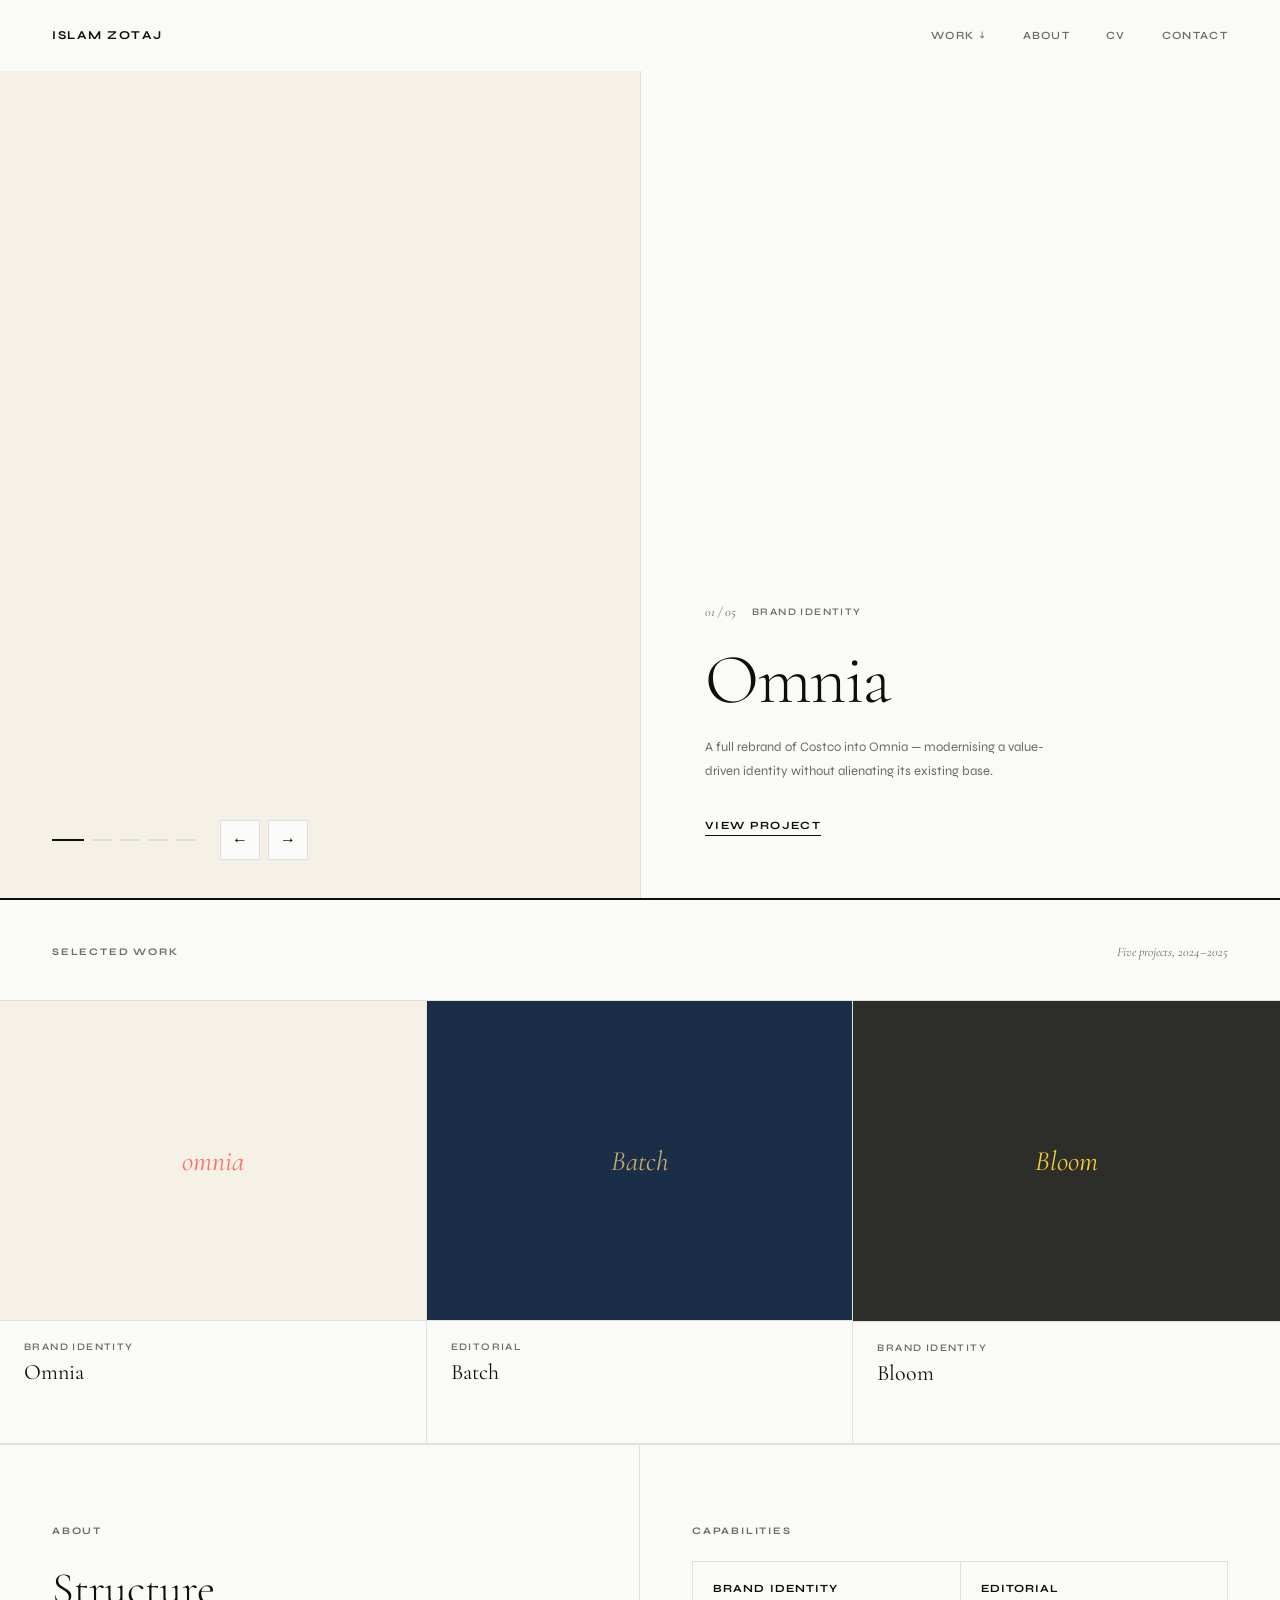
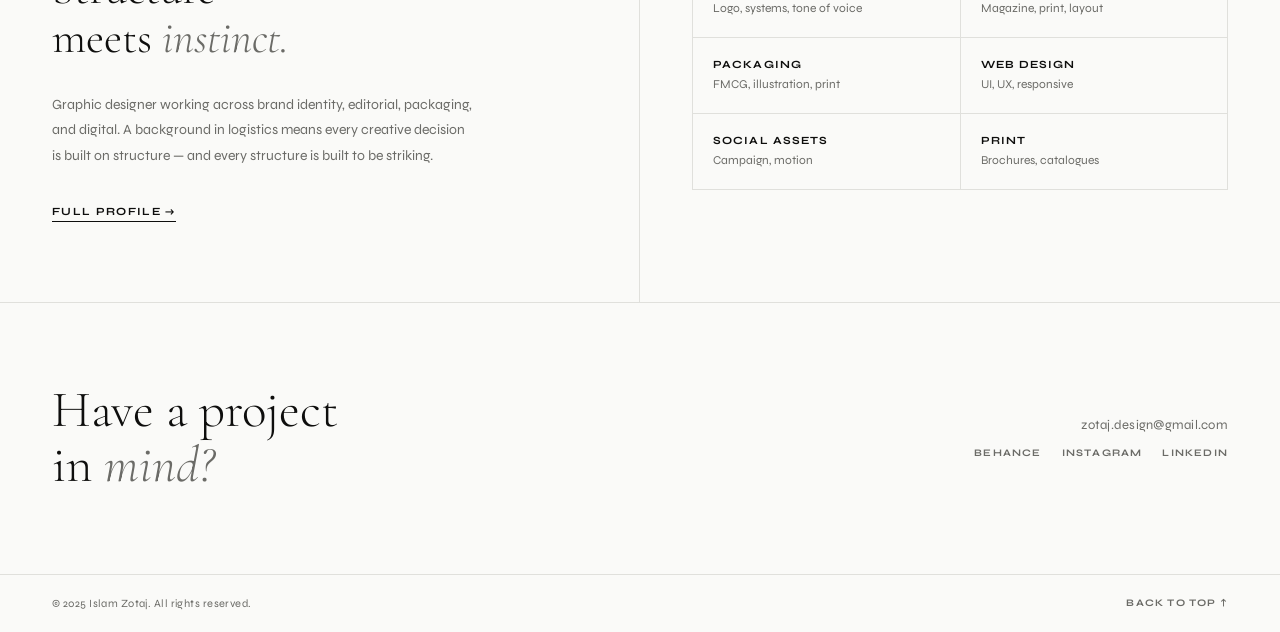
==== index.html @ 6eeac756 "Add files via upload" ====
<!DOCTYPE html>
<html lang="en">
<head>
  <meta charset="UTF-8">
  <meta name="viewport" content="width=device-width, initial-scale=1.0">
  <title>Islam Zotaj — Graphic Designer</title>
  <link rel="preconnect" href="https://fonts.googleapis.com">
  <link rel="preconnect" href="https://fonts.gstatic.com" crossorigin>
  <link href="https://fonts.googleapis.com/css2?family=Cormorant+Garamond:ital,wght@0,300;0,400;1,300;1,400&family=Syne:wght@400;500;600;700;800&display=swap" rel="stylesheet">
  <link rel="stylesheet" href="style.css">
</head>
<body>

<!-- NAV -->
<nav id="nav">
  <a class="nav-name" href="index.html">Islam Zotaj</a>
  <div class="nav-right">
    <ul class="nav-links">
      <li class="nav-dropdown">
        <a>Work</a>
        <ul class="dropdown-menu">
          <li><a href="work-omnia.html">Omnia <span>Brand Identity</span></a></li>
          <li><a href="work-batch.html">Batch <span>Editorial</span></a></li>
          <li><a href="work-serene.html">Serene Pathways <span>Website</span></a></li>
          <li><a href="work-bloom.html">Bloom <span>Brand Identity</span></a></li>
          <li><a href="work-mother.html">Mother Puppers <span>Packaging</span></a></li>
        </ul>
      </li>
      <li><a href="about.html">About</a></li>
      <li><a href="cv.html">CV</a></li>
      <li><a href="contact.html">Contact</a></li>
    </ul>
  </div>
</nav>

<!-- HERO SLIDER -->
<section class="hero-slider" id="slider">

  <div class="slide active" data-project="omnia">
    <div class="slide-image"><div class="slide-image-inner"><div class="slide-placeholder"></div></div></div>
    <div class="slide-content">
      <div class="slide-meta"><span class="slide-index">01 / 05</span><span class="slide-type">Brand Identity</span></div>
      <h2 class="slide-title">Omnia</h2>
      <p class="slide-desc">A full rebrand of Costco into Omnia — modernising a value-driven identity without alienating its existing base.</p>
      <a class="slide-link" href="work-omnia.html">View project</a>
    </div>
  </div>

  <div class="slide" data-project="batch">
    <div class="slide-image"><div class="slide-image-inner"><div class="slide-placeholder"></div></div></div>
    <div class="slide-content">
      <div class="slide-meta"><span class="slide-index">02 / 05</span><span class="slide-type">Editorial Design</span></div>
      <h2 class="slide-title">Batch</h2>
      <p class="slide-desc">Editorial concept for the redevelopment of Balfour's Bakery in Adelaide — architectural heritage meets contemporary living.</p>
      <a class="slide-link" href="work-batch.html">View project</a>
    </div>
  </div>

  <div class="slide" data-project="serene">
    <div class="slide-image"><div class="slide-image-inner"><div class="slide-placeholder"></div></div></div>
    <div class="slide-content">
      <div class="slide-meta"><span class="slide-index">03 / 05</span><span class="slide-type">Website Design</span></div>
      <h2 class="slide-title">Serene<br><em>Pathways</em></h2>
      <p class="slide-desc">Responsive website for cultural explorers in Kyoto — serene, contemplative energy without sacrificing clarity.</p>
      <a class="slide-link" href="work-serene.html">View project</a>
    </div>
  </div>

  <div class="slide" data-project="bloom">
    <div class="slide-image"><div class="slide-image-inner"><div class="slide-placeholder"></div></div></div>
    <div class="slide-content">
      <div class="slide-meta"><span class="slide-index">04 / 05</span><span class="slide-type">Brand Identity</span></div>
      <h2 class="slide-title">Bloom</h2>
      <p class="slide-desc">A contemporary gardening centre identity — contrasting the rigid pace of urban life with the quiet persistence of nature.</p>
      <a class="slide-link" href="work-bloom.html">View project</a>
    </div>
  </div>

  <div class="slide" data-project="mother">
    <div class="slide-image"><div class="slide-image-inner"><div class="slide-placeholder"></div></div></div>
    <div class="slide-content">
      <div class="slide-meta"><span class="slide-index">05 / 05</span><span class="slide-type">Packaging & Web</span></div>
      <h2 class="slide-title">Mother<br><em>Puppers</em></h2>
      <p class="slide-desc">Joyful, nostalgic multi-SKU packaging and e-commerce website for an artisan dog biscuit brand.</p>
      <a class="slide-link" href="work-mother.html">View project</a>
    </div>
  </div>

  <div class="slider-controls">
    <div class="slider-dots" id="dots"></div>
    <div class="slider-nav">
      <button class="slider-btn" id="prev">←</button>
      <button class="slider-btn" id="next">→</button>
    </div>
  </div>
  <div class="slide-progress" id="progress"></div>
</section>

<!-- WORK STRIP -->
<section>
  <div class="section-header">
    <span class="section-label">Selected Work</span>
    <span class="section-aux">Five projects, 2024–2025</span>
  </div>
  <div class="work-strip">
    <a class="strip-item reveal" data-project="omnia" href="work-omnia.html">
      <div class="strip-image"><div class="strip-placeholder">omnia</div></div>
      <div class="strip-info"><p class="strip-type">Brand Identity</p><h3 class="strip-title">Omnia</h3><span class="strip-arrow">View →</span></div>
    </a>
    <a class="strip-item reveal" data-project="batch" href="work-batch.html">
      <div class="strip-image"><div class="strip-placeholder">Batch</div></div>
      <div class="strip-info"><p class="strip-type">Editorial</p><h3 class="strip-title">Batch</h3><span class="strip-arrow">View →</span></div>
    </a>
    <a class="strip-item reveal" data-project="bloom" href="work-bloom.html">
      <div class="strip-image"><div class="strip-placeholder">Bloom</div></div>
      <div class="strip-info"><p class="strip-type">Brand Identity</p><h3 class="strip-title">Bloom</h3><span class="strip-arrow">View →</span></div>
    </a>
  </div>
</section>

<!-- ABOUT STRIP -->
<section class="about-strip">
  <div class="about-left reveal">
    <p class="about-eyebrow">About</p>
    <h2 class="about-headline">Structure<br>meets <em>instinct.</em></h2>
    <p class="about-body">Graphic designer working across brand identity, editorial, packaging, and digital. A background in logistics means every creative decision is built on structure — and every structure is built to be striking.</p>
    <a class="text-cta" href="about.html">Full profile →</a>
  </div>
  <div class="about-right reveal">
    <p class="about-eyebrow" style="margin-bottom:24px;">Capabilities</p>
    <div class="skills-grid">
      <div class="skill-cell"><p class="skill-name">Brand Identity</p><p class="skill-sub">Logo, systems, tone of voice</p></div>
      <div class="skill-cell"><p class="skill-name">Editorial</p><p class="skill-sub">Magazine, print, layout</p></div>
      <div class="skill-cell"><p class="skill-name">Packaging</p><p class="skill-sub">FMCG, illustration, print</p></div>
      <div class="skill-cell"><p class="skill-name">Web Design</p><p class="skill-sub">UI, UX, responsive</p></div>
      <div class="skill-cell"><p class="skill-name">Social Assets</p><p class="skill-sub">Campaign, motion</p></div>
      <div class="skill-cell"><p class="skill-name">Print</p><p class="skill-sub">Brochures, catalogues</p></div>
    </div>
  </div>
</section>

<!-- CONTACT STRIP -->
<section class="contact-strip reveal">
  <div class="contact-headline">Have a project<br>in <em>mind?</em></div>
  <div class="contact-actions">
    <a class="contact-email" href="mailto:zotaj.design@gmail.com">zotaj.design@gmail.com</a>
    <div class="contact-socials">
      <a href="https://www.behance.net" target="_blank">Behance</a>
      <a href="https://www.instagram.com/zotaj.design" target="_blank">Instagram</a>
      <a href="https://www.linkedin.com" target="_blank">LinkedIn</a>
    </div>
  </div>
</section>

<footer>
  <span class="footer-copy">© 2025 Islam Zotaj. All rights reserved.</span>
  <a class="footer-back" href="#top">Back to top ↑</a>
</footer>

<script src="nav.js"></script>
<script>
  const slides = document.querySelectorAll('.slide');
  const dotsEl = document.getElementById('dots');
  const progress = document.getElementById('progress');
  let current = 0, timer;

  slides.forEach((_, i) => {
    const d = document.createElement('div');
    d.className = 'dot' + (i === 0 ? ' active' : '');
    d.addEventListener('click', () => goTo(i));
    dotsEl.appendChild(d);
  });

  function goTo(n) {
    slides[current].classList.remove('active');
    dotsEl.children[current].classList.remove('active');
    current = (n + slides.length) % slides.length;
    slides[current].classList.add('active');
    dotsEl.children[current].classList.add('active');
    resetProgress();
  }

  function resetProgress() {
    clearTimeout(timer);
    progress.classList.remove('animating');
    progress.style.width = '0%';
    requestAnimationFrame(() => requestAnimationFrame(() => {
      progress.classList.add('animating');
      progress.style.width = '100%';
    }));
    timer = setTimeout(() => goTo(current + 1), 5000);
  }

  document.getElementById('prev').addEventListener('click', () => goTo(current - 1));
  document.getElementById('next').addEventListener('click', () => goTo(current + 1));
  document.addEventListener('keydown', e => {
    if (e.key === 'ArrowRight') goTo(current + 1);
    if (e.key === 'ArrowLeft')  goTo(current - 1);
  });

  let tx = 0;
  const sl = document.getElementById('slider');
  sl.addEventListener('touchstart', e => { tx = e.touches[0].clientX; }, { passive: true });
  sl.addEventListener('touchend',   e => {
    const dx = e.changedTouches[0].clientX - tx;
    if (Math.abs(dx) > 50) goTo(dx < 0 ? current + 1 : current - 1);
  });

  resetProgress();
</script>
</body>
</html>
---- style.css ----
/* ─── RESET & BASE ──────────────────────────────── */
*, *::before, *::after { box-sizing: border-box; margin: 0; padding: 0; }

:root {
  --white: #FAFAF8;
  --black: #0E0E0D;
  --mid:   #6B6B67;
  --rule:  #E0E0DC;
  --serif: 'Cormorant Garamond', serif;
  --sans:  'Syne', sans-serif;
}

html { font-size: 16px; scroll-behavior: smooth; }

body {
  background: var(--white);
  color: var(--black);
  font-family: var(--sans);
  -webkit-font-smoothing: antialiased;
  overflow-x: hidden;
}

a { text-decoration: none; color: inherit; }
img { display: block; width: 100%; height: 100%; object-fit: cover; }

/* ─── NAV ───────────────────────────────────────── */
nav {
  position: fixed;
  top: 0; left: 0; right: 0;
  z-index: 200;
  display: flex;
  align-items: center;
  justify-content: space-between;
  padding: 28px 52px;
  background: var(--white);
  border-bottom: 1px solid transparent;
  transition: border-color .3s, padding .3s;
}
nav.scrolled { border-color: var(--rule); padding: 20px 52px; }

.nav-name {
  font-family: var(--sans);
  font-size: 12px;
  font-weight: 700;
  letter-spacing: .14em;
  text-transform: uppercase;
}

.nav-right {
  display: flex;
  align-items: center;
  gap: 40px;
}

.nav-links {
  display: flex;
  gap: 36px;
  list-style: none;
  position: relative;
}

/* Work dropdown */
.nav-dropdown { position: relative; }

.nav-dropdown > a,
.nav-links > li > a {
  font-size: 11px;
  font-weight: 600;
  letter-spacing: .12em;
  text-transform: uppercase;
  color: var(--mid);
  transition: color .2s;
  cursor: pointer;
  display: flex;
  align-items: center;
  gap: 5px;
}
.nav-dropdown > a::after { content: '↓'; font-size: 9px; }
.nav-links > li > a:hover,
.nav-dropdown > a:hover { color: var(--black); }

.dropdown-menu {
  position: absolute;
  top: calc(100% + 16px);
  left: 0;
  background: var(--white);
  border: 1px solid var(--rule);
  min-width: 200px;
  opacity: 0;
  pointer-events: none;
  transform: translateY(-6px);
  transition: opacity .2s, transform .2s;
  z-index: 300;
}
.nav-dropdown:hover .dropdown-menu {
  opacity: 1;
  pointer-events: all;
  transform: translateY(0);
}
.dropdown-menu li { list-style: none; border-bottom: 1px solid var(--rule); }
.dropdown-menu li:last-child { border-bottom: none; }
.dropdown-menu a {
  display: flex;
  justify-content: space-between;
  align-items: center;
  padding: 12px 18px;
  font-size: 11px;
  font-weight: 600;
  letter-spacing: .1em;
  text-transform: uppercase;
  color: var(--mid);
  transition: color .2s, background .2s;
}
.dropdown-menu a:hover { color: var(--black); background: #F5F5F2; }
.dropdown-menu a span { font-size: 10px; color: var(--rule); }
.dropdown-menu a:hover span { color: var(--mid); }

/* ─── HERO SLIDER ───────────────────────────────── */
.hero-slider {
  position: relative;
  height: 100vh;
  min-height: 600px;
  overflow: hidden;
  margin-top: 0;
}

.slide {
  position: absolute;
  inset: 0;
  display: grid;
  grid-template-columns: 1fr 1fr;
  opacity: 0;
  transition: opacity .9s cubic-bezier(.4,0,.2,1);
  pointer-events: none;
}
.slide.active {
  opacity: 1;
  pointer-events: all;
}

.slide-image {
  position: relative;
  overflow: hidden;
}
.slide-image-inner {
  position: absolute;
  inset: 0;
  transition: transform 1.2s cubic-bezier(.25,.46,.45,.94);
  display: flex;
  align-items: center;
  justify-content: center;
}
.slide.active .slide-image-inner { transform: scale(1); }
.slide:not(.active) .slide-image-inner { transform: scale(1.05); }

/* Coloured placeholder per project */
.slide-placeholder {
  width: 100%;
  height: 100%;
  display: flex;
  align-items: center;
  justify-content: center;
}
.slide[data-project="omnia"] .slide-placeholder    { background: #F5F1E6; }
.slide[data-project="batch"] .slide-placeholder    { background: #1A2E48; }
.slide[data-project="bloom"] .slide-placeholder    { background: #2D2D2A; }
.slide[data-project="mother"] .slide-placeholder   { background: #5B2D6B; }
.slide[data-project="serene"] .slide-placeholder   { background: #F5E6DA; }

.slide-content {
  display: flex;
  flex-direction: column;
  justify-content: flex-end;
  padding: 52px 64px 64px;
  border-left: 1px solid var(--rule);
}

.slide-meta {
  display: flex;
  align-items: center;
  gap: 16px;
  margin-bottom: 24px;
}
.slide-index {
  font-family: var(--serif);
  font-size: 13px;
  font-style: italic;
  color: var(--mid);
}
.slide-type {
  font-size: 10px;
  font-weight: 600;
  letter-spacing: .14em;
  text-transform: uppercase;
  color: var(--mid);
}

.slide-title {
  font-family: var(--serif);
  font-size: clamp(48px, 5.5vw, 80px);
  font-weight: 300;
  line-height: 1.03;
  letter-spacing: -.02em;
  margin-bottom: 20px;
}
.slide-title em { font-style: italic; color: var(--mid); }

.slide-desc {
  font-size: 13px;
  line-height: 1.8;
  color: var(--mid);
  max-width: 360px;
  margin-bottom: 36px;
}

.slide-link {
  display: inline-flex;
  align-items: center;
  gap: 12px;
  font-size: 11px;
  font-weight: 700;
  letter-spacing: .12em;
  text-transform: uppercase;
  border-bottom: 1px solid var(--black);
  padding-bottom: 3px;
  width: fit-content;
  transition: opacity .2s;
}
.slide-link:hover { opacity: .5; }

/* Slider controls */
.slider-controls {
  position: absolute;
  bottom: 40px;
  left: 52px;
  display: flex;
  align-items: center;
  gap: 24px;
  z-index: 10;
}

.slider-dots {
  display: flex;
  gap: 8px;
}
.dot {
  width: 20px;
  height: 2px;
  background: var(--rule);
  cursor: pointer;
  transition: background .3s, width .3s;
}
.dot.active { background: var(--black); width: 32px; }

.slider-nav {
  display: flex;
  gap: 8px;
}
.slider-btn {
  width: 40px;
  height: 40px;
  border: 1px solid var(--rule);
  background: var(--white);
  cursor: pointer;
  display: flex;
  align-items: center;
  justify-content: center;
  font-size: 16px;
  transition: background .2s, border-color .2s;
}
.slider-btn:hover { background: var(--black); color: var(--white); border-color: var(--black); }

/* Progress bar */
.slide-progress {
  position: absolute;
  bottom: 0;
  left: 0;
  height: 2px;
  background: var(--black);
  width: 0%;
  transition: width 0s linear;
  z-index: 10;
}
.slide-progress.animating { transition: width 5s linear; }

/* ─── SECTION SHARED ────────────────────────────── */
.section-header {
  display: flex;
  align-items: center;
  justify-content: space-between;
  padding: 44px 52px 40px;
  border-bottom: 1px solid var(--rule);
}
.section-label {
  font-size: 10px;
  font-weight: 700;
  letter-spacing: .18em;
  text-transform: uppercase;
  color: var(--mid);
}
.section-aux {
  font-family: var(--serif);
  font-size: 13px;
  font-style: italic;
  color: var(--mid);
}

/* ─── WORK GRID (homepage strip) ────────────────── */
.work-strip {
  display: grid;
  grid-template-columns: repeat(3, 1fr);
  border-bottom: 1px solid var(--rule);
}
.strip-item {
  border-right: 1px solid var(--rule);
  overflow: hidden;
  cursor: pointer;
}
.strip-item:last-child { border-right: none; }

.strip-image {
  aspect-ratio: 4/3;
  overflow: hidden;
  position: relative;
}
.strip-placeholder {
  width: 100%; height: 100%;
  transition: transform .7s cubic-bezier(.25,.46,.45,.94);
  display: flex;
  align-items: center;
  justify-content: center;
  font-family: var(--serif);
  font-size: 28px;
  font-style: italic;
  color: rgba(0,0,0,.15);
}
.strip-item:hover .strip-placeholder { transform: scale(1.04); }
.strip-item[data-project="batch"]  .strip-placeholder { background: #1A2E48; color: #C9A96E; }
.strip-item[data-project="bloom"]  .strip-placeholder { background: #2D2D2A; color: #F5CD3C; }
.strip-item[data-project="mother"] .strip-placeholder { background: #5B2D6B; color: #F5CD3C; }
.strip-item[data-project="serene"] .strip-placeholder { background: #F5E6DA; color: #B23A48; }
.strip-item[data-project="omnia"]  .strip-placeholder { background: #F5F1E6; color: #FF6D6A; }

.strip-info {
  padding: 20px 24px 28px;
  border-top: 1px solid var(--rule);
}
.strip-type {
  font-size: 10px;
  font-weight: 600;
  letter-spacing: .14em;
  text-transform: uppercase;
  color: var(--mid);
  margin-bottom: 6px;
}
.strip-title {
  font-family: var(--serif);
  font-size: 22px;
  font-weight: 400;
  margin-bottom: 10px;
}
.strip-arrow {
  font-size: 10px;
  font-weight: 700;
  letter-spacing: .12em;
  text-transform: uppercase;
  color: var(--mid);
  display: inline-flex;
  align-items: center;
  gap: 8px;
  opacity: 0;
  transform: translateX(-6px);
  transition: opacity .25s, transform .25s, color .25s;
}
.strip-item:hover .strip-arrow { opacity: 1; transform: translateX(0); color: var(--black); }

/* ─── ABOUT STRIP ───────────────────────────────── */
.about-strip {
  display: grid;
  grid-template-columns: 1fr 1fr;
  border-top: 1px solid var(--rule);
}
.about-left {
  padding: 80px 52px;
  border-right: 1px solid var(--rule);
}
.about-right {
  padding: 80px 52px;
}
.about-eyebrow {
  font-size: 10px;
  font-weight: 700;
  letter-spacing: .18em;
  text-transform: uppercase;
  color: var(--mid);
  margin-bottom: 28px;
}
.about-headline {
  font-family: var(--serif);
  font-size: clamp(32px, 3.5vw, 52px);
  font-weight: 300;
  line-height: 1.1;
  margin-bottom: 28px;
}
.about-headline em { font-style: italic; color: var(--mid); }
.about-body {
  font-size: 14px;
  line-height: 1.85;
  color: var(--mid);
  margin-bottom: 20px;
  max-width: 420px;
}
.text-cta {
  display: inline-flex;
  align-items: center;
  gap: 10px;
  font-size: 11px;
  font-weight: 700;
  letter-spacing: .12em;
  text-transform: uppercase;
  border-bottom: 1px solid var(--black);
  padding-bottom: 3px;
  margin-top: 16px;
  transition: opacity .2s;
}
.text-cta:hover { opacity: .5; }

.skills-grid {
  display: grid;
  grid-template-columns: 1fr 1fr;
  gap: 1px;
  background: var(--rule);
  border: 1px solid var(--rule);
  margin-bottom: 32px;
}
.skill-cell {
  background: var(--white);
  padding: 20px;
}
.skill-name {
  font-size: 11px;
  font-weight: 700;
  letter-spacing: .1em;
  text-transform: uppercase;
  margin-bottom: 4px;
}
.skill-sub {
  font-size: 12px;
  color: var(--mid);
  line-height: 1.5;
}

/* ─── CONTACT STRIP ─────────────────────────────── */
.contact-strip {
  border-top: 1px solid var(--rule);
  padding: 80px 52px;
  display: grid;
  grid-template-columns: 1fr auto;
  align-items: center;
  gap: 40px;
}
.contact-headline {
  font-family: var(--serif);
  font-size: clamp(36px, 4vw, 60px);
  font-weight: 300;
  line-height: 1.08;
}
.contact-headline em { font-style: italic; color: var(--mid); }
.contact-actions { display: flex; flex-direction: column; align-items: flex-end; gap: 14px; }
.contact-email {
  font-size: 13px;
  color: var(--mid);
  letter-spacing: .02em;
  transition: color .2s;
}
.contact-email:hover { color: var(--black); }
.contact-socials { display: flex; gap: 20px; }
.contact-socials a {
  font-size: 10px;
  font-weight: 700;
  letter-spacing: .12em;
  text-transform: uppercase;
  color: var(--mid);
  transition: color .2s;
}
.contact-socials a:hover { color: var(--black); }

/* ─── FOOTER ─────────────────────────────────────── */
footer {
  border-top: 1px solid var(--rule);
  padding: 22px 52px;
  display: flex;
  justify-content: space-between;
  align-items: center;
}
.footer-copy { font-size: 11px; color: var(--mid); letter-spacing: .04em; }
.footer-back {
  font-size: 10px;
  font-weight: 700;
  letter-spacing: .12em;
  text-transform: uppercase;
  color: var(--mid);
  transition: color .2s;
}
.footer-back:hover { color: var(--black); }

/* ─── PAGE HERO (inner pages) ───────────────────── */
.page-hero {
  padding: 160px 52px 80px;
  border-bottom: 1px solid var(--rule);
  display: grid;
  grid-template-columns: 1fr 1fr;
  gap: 60px;
  align-items: end;
}
.page-hero-title {
  font-family: var(--serif);
  font-size: clamp(48px, 6vw, 88px);
  font-weight: 300;
  line-height: 1.02;
  letter-spacing: -.02em;
}
.page-hero-title em { font-style: italic; color: var(--mid); }
.page-hero-sub {
  font-size: 14px;
  line-height: 1.8;
  color: var(--mid);
  max-width: 400px;
}

/* ─── CASE STUDY PAGE ───────────────────────────── */
.cs-header {
  padding: 160px 52px 80px;
  border-bottom: 1px solid var(--rule);
}
.cs-eyebrow {
  font-size: 10px;
  font-weight: 700;
  letter-spacing: .18em;
  text-transform: uppercase;
  color: var(--mid);
  margin-bottom: 20px;
}
.cs-title {
  font-family: var(--serif);
  font-size: clamp(56px, 7vw, 100px);
  font-weight: 300;
  line-height: 1.0;
  letter-spacing: -.02em;
  margin-bottom: 40px;
}
.cs-title em { font-style: italic; color: var(--mid); }

.cs-meta-row {
  display: flex;
  gap: 60px;
  border-top: 1px solid var(--rule);
  padding-top: 32px;
}
.cs-meta-item {}
.cs-meta-label {
  font-size: 10px;
  font-weight: 700;
  letter-spacing: .14em;
  text-transform: uppercase;
  color: var(--mid);
  margin-bottom: 6px;
}
.cs-meta-value {
  font-size: 14px;
  font-weight: 500;
}

.cs-intro {
  display: grid;
  grid-template-columns: 1fr 1fr;
  gap: 60px;
  padding: 80px 52px;
  border-bottom: 1px solid var(--rule);
  align-items: start;
}
.cs-intro-headline {
  font-family: var(--serif);
  font-size: clamp(28px, 3vw, 44px);
  font-weight: 300;
  line-height: 1.12;
}
.cs-intro-headline em { font-style: italic; color: var(--mid); }
.cs-intro-body {
  font-size: 14px;
  line-height: 1.85;
  color: var(--mid);
}
.cs-intro-body p + p { margin-top: 16px; }

.cs-image-full {
  width: 100%;
  aspect-ratio: 16/7;
  overflow: hidden;
  background: #F0EFEB;
}

.cs-image-grid {
  display: grid;
  grid-template-columns: 1fr 1fr;
  gap: 1px;
  background: var(--rule);
  border-top: 1px solid var(--rule);
  border-bottom: 1px solid var(--rule);
}
.cs-image-grid-item {
  aspect-ratio: 4/3;
  overflow: hidden;
  background: #F0EFEB;
}

.cs-image-placeholder {
  width: 100%; height: 100%;
  display: flex;
  align-items: center;
  justify-content: center;
  font-family: var(--serif);
  font-size: 18px;
  font-style: italic;
  color: rgba(0,0,0,.2);
}

.cs-text-section {
  padding: 80px 52px;
  display: grid;
  grid-template-columns: 200px 1fr;
  gap: 60px;
  border-bottom: 1px solid var(--rule);
}
.cs-section-label {
  font-size: 10px;
  font-weight: 700;
  letter-spacing: .14em;
  text-transform: uppercase;
  color: var(--mid);
  padding-top: 6px;
}
.cs-section-body {
  font-size: 14px;
  line-height: 1.85;
  color: var(--mid);
  max-width: 560px;
}
.cs-section-body p + p { margin-top: 16px; }
.cs-section-body h3 {
  font-family: var(--serif);
  font-size: 24px;
  font-weight: 400;
  color: var(--black);
  margin-bottom: 12px;
  margin-top: 32px;
}

.cs-nav {
  display: grid;
  grid-template-columns: 1fr 1fr;
  border-top: 1px solid var(--rule);
}
.cs-nav-item {
  padding: 40px 52px;
  display: flex;
  flex-direction: column;
  gap: 8px;
  transition: background .2s;
  cursor: pointer;
}
.cs-nav-item:hover { background: #F5F5F2; }
.cs-nav-item:first-child { border-right: 1px solid var(--rule); }
.cs-nav-label {
  font-size: 10px;
  font-weight: 700;
  letter-spacing: .14em;
  text-transform: uppercase;
  color: var(--mid);
}
.cs-nav-title {
  font-family: var(--serif);
  font-size: 28px;
  font-weight: 400;
}

/* ─── ABOUT PAGE ─────────────────────────────────── */
.about-page-content {
  display: grid;
  grid-template-columns: 320px 1fr;
  gap: 0;
  border-bottom: 1px solid var(--rule);
}
.about-sidebar {
  padding: 64px 40px 64px 52px;
  border-right: 1px solid var(--rule);
}
.about-portrait {
  aspect-ratio: 3/4;
  background: #E8E7E3;
  margin-bottom: 32px;
  overflow: hidden;
  display: flex;
  align-items: center;
  justify-content: center;
  font-family: var(--serif);
  font-size: 18px;
  font-style: italic;
  color: rgba(0,0,0,.2);
}
.sidebar-name {
  font-family: var(--serif);
  font-size: 22px;
  font-weight: 400;
  margin-bottom: 4px;
}
.sidebar-role {
  font-size: 11px;
  font-weight: 600;
  letter-spacing: .12em;
  text-transform: uppercase;
  color: var(--mid);
  margin-bottom: 32px;
}
.sidebar-list { list-style: none; }
.sidebar-list li {
  padding: 12px 0;
  border-bottom: 1px solid var(--rule);
  font-size: 12px;
  color: var(--mid);
  display: flex;
  justify-content: space-between;
}
.sidebar-list li strong { color: var(--black); font-weight: 600; }

.about-main {
  padding: 64px 52px;
}
.about-section {
  padding-bottom: 56px;
  margin-bottom: 56px;
  border-bottom: 1px solid var(--rule);
}
.about-section:last-child { border-bottom: none; margin-bottom: 0; padding-bottom: 0; }
.about-section-title {
  font-size: 10px;
  font-weight: 700;
  letter-spacing: .18em;
  text-transform: uppercase;
  color: var(--mid);
  margin-bottom: 28px;
}
.about-section-text {
  font-size: 14px;
  line-height: 1.85;
  color: var(--mid);
  max-width: 560px;
}
.about-section-text p + p { margin-top: 16px; }

.experience-item {
  display: grid;
  grid-template-columns: 140px 1fr;
  gap: 24px;
  padding: 24px 0;
  border-bottom: 1px solid var(--rule);
}
.experience-item:last-child { border-bottom: none; }
.exp-date {
  font-size: 12px;
  color: var(--mid);
  padding-top: 3px;
}
.exp-body {}
.exp-role {
  font-size: 14px;
  font-weight: 600;
  margin-bottom: 2px;
}
.exp-company {
  font-size: 13px;
  color: var(--mid);
  margin-bottom: 8px;
}
.exp-desc {
  font-size: 13px;
  line-height: 1.7;
  color: var(--mid);
}

/* ─── CV PAGE ────────────────────────────────────── */
.cv-page {
  max-width: 860px;
  margin: 0 auto;
  padding: 160px 52px 100px;
}
.cv-download {
  display: inline-flex;
  align-items: center;
  gap: 10px;
  font-size: 11px;
  font-weight: 700;
  letter-spacing: .12em;
  text-transform: uppercase;
  border: 1px solid var(--rule);
  padding: 12px 20px;
  margin-bottom: 80px;
  transition: background .2s, border-color .2s;
}
.cv-download:hover { background: var(--black); color: var(--white); border-color: var(--black); }
.cv-section { margin-bottom: 64px; }
.cv-section-title {
  font-size: 10px;
  font-weight: 700;
  letter-spacing: .18em;
  text-transform: uppercase;
  color: var(--mid);
  padding-bottom: 16px;
  border-bottom: 1px solid var(--rule);
  margin-bottom: 32px;
}
.cv-name {
  font-family: var(--serif);
  font-size: clamp(52px, 6vw, 80px);
  font-weight: 300;
  line-height: 1.02;
  letter-spacing: -.02em;
  margin-bottom: 8px;
}
.cv-name em { font-style: italic; color: var(--mid); }
.cv-tagline {
  font-size: 14px;
  color: var(--mid);
  margin-bottom: 40px;
}
.cv-item {
  display: grid;
  grid-template-columns: 160px 1fr;
  gap: 24px;
  padding: 20px 0;
  border-bottom: 1px solid var(--rule);
}
.cv-item:last-child { border-bottom: none; }
.cv-date { font-size: 12px; color: var(--mid); padding-top: 2px; }
.cv-item-title { font-size: 14px; font-weight: 600; margin-bottom: 2px; }
.cv-item-sub { font-size: 13px; color: var(--mid); margin-bottom: 8px; }
.cv-item-desc { font-size: 13px; line-height: 1.7; color: var(--mid); }

.skills-row {
  display: flex;
  flex-wrap: wrap;
  gap: 8px;
}
.skill-tag {
  font-size: 11px;
  font-weight: 600;
  letter-spacing: .08em;
  text-transform: uppercase;
  padding: 7px 14px;
  border: 1px solid var(--rule);
  color: var(--mid);
}

/* ─── CONTACT PAGE ───────────────────────────────── */
.contact-page {
  min-height: calc(100vh - 80px);
  display: grid;
  grid-template-columns: 1fr 1fr;
  margin-top: 80px;
}
.contact-page-left {
  padding: 80px 52px;
  border-right: 1px solid var(--rule);
  display: flex;
  flex-direction: column;
  justify-content: space-between;
}
.contact-page-right {
  padding: 80px 52px;
  display: flex;
  flex-direction: column;
  justify-content: flex-end;
}
.contact-big-email {
  font-family: var(--serif);
  font-size: clamp(24px, 2.8vw, 40px);
  font-weight: 300;
  color: var(--mid);
  transition: color .2s;
  display: block;
  margin-top: 20px;
}
.contact-big-email:hover { color: var(--black); }

.contact-info-block { margin-bottom: 40px; }
.contact-info-label {
  font-size: 10px;
  font-weight: 700;
  letter-spacing: .18em;
  text-transform: uppercase;
  color: var(--mid);
  margin-bottom: 12px;
}
.contact-info-value {
  font-size: 14px;
  line-height: 1.8;
  color: var(--mid);
}
.contact-info-value a { color: var(--mid); transition: color .2s; }
.contact-info-value a:hover { color: var(--black); }

/* ─── PAGE ENTER ANIMATION ───────────────────────── */
@keyframes fadeUp {
  from { opacity: 0; transform: translateY(20px); }
  to   { opacity: 1; transform: translateY(0); }
}
.anim { animation: fadeUp .8s cubic-bezier(.16,1,.3,1) both; }
.anim-d1 { animation-delay: .1s; }
.anim-d2 { animation-delay: .22s; }
.anim-d3 { animation-delay: .34s; }

/* ─── RESPONSIVE ─────────────────────────────────── */
@media (max-width: 960px) {
  nav { padding: 20px 24px; }
  nav.scrolled { padding: 16px 24px; }

  .hero-slider .slide { grid-template-columns: 1fr; }
  .slide-image { display: none; }
  .slide-content {
    padding: 100px 24px 80px;
    border-left: none;
    justify-content: flex-end;
    min-height: 100vh;
    background: var(--white);
  }
  .slider-controls { left: 24px; }

  .work-strip { grid-template-columns: 1fr; }
  .strip-item { border-right: none; border-bottom: 1px solid var(--rule); }

  .about-strip { grid-template-columns: 1fr; }
  .about-left { border-right: none; border-bottom: 1px solid var(--rule); padding: 48px 24px; }
  .about-right { padding: 48px 24px; }

  .contact-strip { grid-template-columns: 1fr; padding: 48px 24px; }
  .contact-actions { align-items: flex-start; }

  footer { padding: 20px 24px; }

  .page-hero { grid-template-columns: 1fr; padding: 120px 24px 60px; }
  .section-header { padding: 32px 24px; }

  .cs-header { padding: 120px 24px 60px; }
  .cs-intro { grid-template-columns: 1fr; padding: 48px 24px; }
  .cs-text-section { grid-template-columns: 1fr; padding: 48px 24px; }
  .cs-meta-row { flex-wrap: wrap; gap: 24px; }
  .cs-nav-item { padding: 28px 24px; }

  .about-page-content { grid-template-columns: 1fr; }
  .about-sidebar { border-right: none; border-bottom: 1px solid var(--rule); padding: 48px 24px; }
  .about-main { padding: 48px 24px; }
  .experience-item { grid-template-columns: 1fr; gap: 4px; }

  .cv-page { padding: 120px 24px 80px; }
  .cv-item { grid-template-columns: 1fr; gap: 4px; }

  .contact-page { grid-template-columns: 1fr; min-height: auto; }
  .contact-page-left { border-right: none; border-bottom: 1px solid var(--rule); padding: 80px 24px 48px; }
  .contact-page-right { padding: 48px 24px 80px; }
}
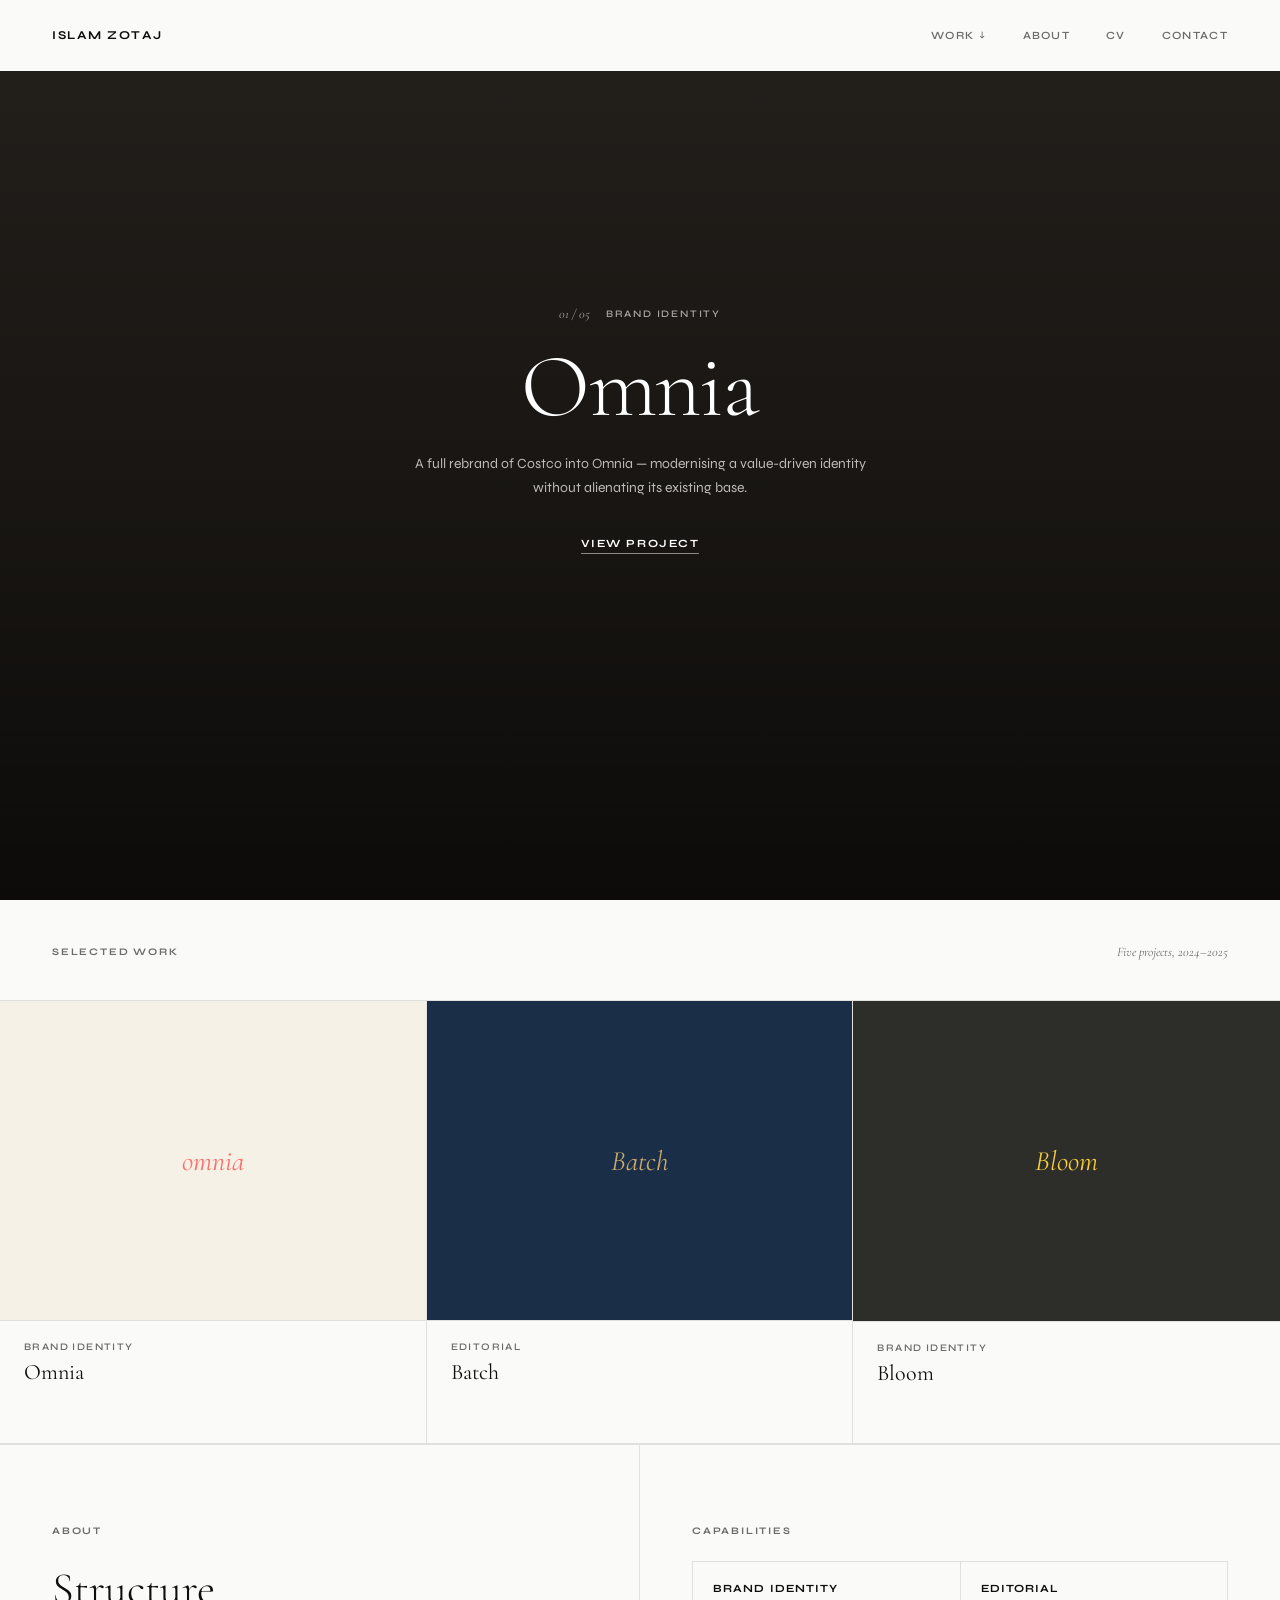
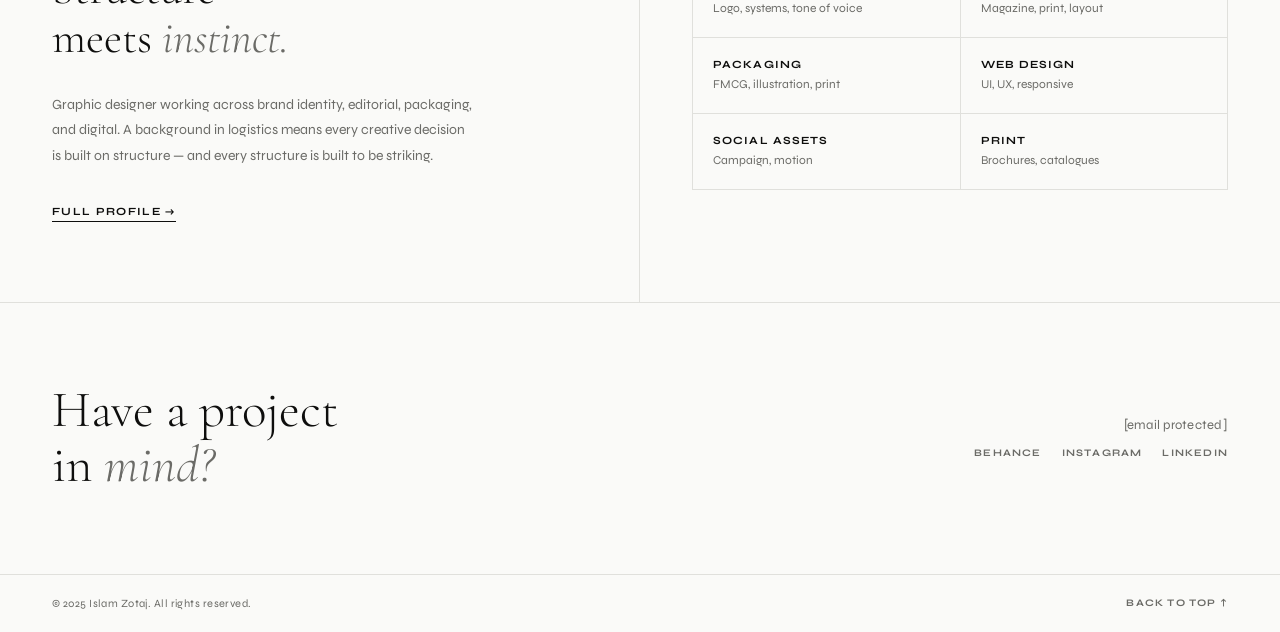
==== commit 6569e02d: "Add files via upload" ====
--- a/index.html
+++ b/index.html
@@ -7,91 +7,123 @@
   <link rel="preconnect" href="https://fonts.googleapis.com">
   <link rel="preconnect" href="https://fonts.gstatic.com" crossorigin>
   <link href="https://fonts.googleapis.com/css2?family=Cormorant+Garamond:ital,wght@0,300;0,400;1,300;1,400&family=Syne:wght@400;500;600;700;800&display=swap" rel="stylesheet">
-  <link rel="stylesheet" href="style.css">
+  <link rel="stylesheet" href="/style.css">
 </head>
 <body>
 
 <!-- NAV -->
 <nav id="nav">
-  <a class="nav-name" href="index.html">Islam Zotaj</a>
+  <a class="nav-name" href="/">Islam Zotaj</a>
   <div class="nav-right">
     <ul class="nav-links">
-      <li class="nav-dropdown">
-        <a>Work</a>
-        <ul class="dropdown-menu">
-          <li><a href="work-omnia.html">Omnia <span>Brand Identity</span></a></li>
-          <li><a href="work-batch.html">Batch <span>Editorial</span></a></li>
-          <li><a href="work-serene.html">Serene Pathways <span>Website</span></a></li>
-          <li><a href="work-bloom.html">Bloom <span>Brand Identity</span></a></li>
-          <li><a href="work-mother.html">Mother Puppers <span>Packaging</span></a></li>
-        </ul>
+      <li class="nav-dropdown" id="workDropdown">
+        <a  id="workToggle">Work</a>
+        <div class="dropdown-menu" id="dropdownMenu">
+          <ul>
+            <li><a href="/work-omnia">Omnia <span>Brand Identity</span></a></li>
+            <li><a href="/work-batch">Batch <span>Editorial</span></a></li>
+            <li><a href="/work-serene">Serene Pathways <span>Website</span></a></li>
+            <li><a href="/work-bloom">Bloom <span>Brand Identity</span></a></li>
+            <li><a href="/work-mother">Mother Puppers <span>Packaging</span></a></li>
+          </ul>
+        </div>
       </li>
-      <li><a href="about.html">About</a></li>
-      <li><a href="cv.html">CV</a></li>
-      <li><a href="contact.html">Contact</a></li>
+      <li><a href="/about" >About</a></li>
+      <li><a href="/cv" >CV</a></li>
+      <li><a href="/contact" >Contact</a></li>
     </ul>
   </div>
+  <!-- Burger -->
+  <button class="burger" id="burger" aria-label="Menu">
+    <span></span><span></span><span></span>
+  </button>
 </nav>
+
+<!-- Mobile Menu -->
+<div class="mobile-menu" id="mobileMenu">
+  <ul class="mobile-menu-links">
+    <li>
+      <span id="mobileWorkToggle">Work</span>
+      <ul class="mobile-sub-links" id="mobileSubLinks">
+        <li><a href="/work-omnia">Omnia</a></li>
+        <li><a href="/work-batch">Batch</a></li>
+        <li><a href="/work-serene">Serene Pathways</a></li>
+        <li><a href="/work-bloom">Bloom</a></li>
+        <li><a href="/work-mother">Mother Puppers</a></li>
+      </ul>
+    </li>
+    <li><a href="/about">About</a></li>
+    <li><a href="/cv">CV</a></li>
+    <li><a href="/contact">Contact</a></li>
+  </ul>
+  <div class="mobile-menu-footer">
+    <a href="https://www.behance.net" target="_blank">Behance</a>
+    <a href="https://www.instagram.com/zotaj.design" target="_blank">Instagram</a>
+    <a href="https://www.linkedin.com" target="_blank">LinkedIn</a>
+  </div>
+</div>
 
 <!-- HERO SLIDER -->
 <section class="hero-slider" id="slider">
 
   <div class="slide active" data-project="omnia">
     <div class="slide-image"><div class="slide-image-inner"><div class="slide-placeholder"></div></div></div>
+    <div class="slide-overlay"></div>
     <div class="slide-content">
       <div class="slide-meta"><span class="slide-index">01 / 05</span><span class="slide-type">Brand Identity</span></div>
       <h2 class="slide-title">Omnia</h2>
       <p class="slide-desc">A full rebrand of Costco into Omnia — modernising a value-driven identity without alienating its existing base.</p>
-      <a class="slide-link" href="work-omnia.html">View project</a>
+      <a class="slide-link" href="/work-omnia">View project</a>
     </div>
   </div>
 
   <div class="slide" data-project="batch">
     <div class="slide-image"><div class="slide-image-inner"><div class="slide-placeholder"></div></div></div>
+    <div class="slide-overlay"></div>
     <div class="slide-content">
       <div class="slide-meta"><span class="slide-index">02 / 05</span><span class="slide-type">Editorial Design</span></div>
       <h2 class="slide-title">Batch</h2>
       <p class="slide-desc">Editorial concept for the redevelopment of Balfour's Bakery in Adelaide — architectural heritage meets contemporary living.</p>
-      <a class="slide-link" href="work-batch.html">View project</a>
+      <a class="slide-link" href="/work-batch">View project</a>
     </div>
   </div>
 
   <div class="slide" data-project="serene">
     <div class="slide-image"><div class="slide-image-inner"><div class="slide-placeholder"></div></div></div>
+    <div class="slide-overlay"></div>
     <div class="slide-content">
       <div class="slide-meta"><span class="slide-index">03 / 05</span><span class="slide-type">Website Design</span></div>
       <h2 class="slide-title">Serene<br><em>Pathways</em></h2>
       <p class="slide-desc">Responsive website for cultural explorers in Kyoto — serene, contemplative energy without sacrificing clarity.</p>
-      <a class="slide-link" href="work-serene.html">View project</a>
+      <a class="slide-link" href="/work-serene">View project</a>
     </div>
   </div>
 
   <div class="slide" data-project="bloom">
     <div class="slide-image"><div class="slide-image-inner"><div class="slide-placeholder"></div></div></div>
+    <div class="slide-overlay"></div>
     <div class="slide-content">
       <div class="slide-meta"><span class="slide-index">04 / 05</span><span class="slide-type">Brand Identity</span></div>
       <h2 class="slide-title">Bloom</h2>
       <p class="slide-desc">A contemporary gardening centre identity — contrasting the rigid pace of urban life with the quiet persistence of nature.</p>
-      <a class="slide-link" href="work-bloom.html">View project</a>
+      <a class="slide-link" href="/work-bloom">View project</a>
     </div>
   </div>
 
   <div class="slide" data-project="mother">
     <div class="slide-image"><div class="slide-image-inner"><div class="slide-placeholder"></div></div></div>
+    <div class="slide-overlay"></div>
     <div class="slide-content">
       <div class="slide-meta"><span class="slide-index">05 / 05</span><span class="slide-type">Packaging & Web</span></div>
       <h2 class="slide-title">Mother<br><em>Puppers</em></h2>
       <p class="slide-desc">Joyful, nostalgic multi-SKU packaging and e-commerce website for an artisan dog biscuit brand.</p>
-      <a class="slide-link" href="work-mother.html">View project</a>
+      <a class="slide-link" href="/work-mother">View project</a>
     </div>
   </div>
 
   <div class="slider-controls">
     <div class="slider-dots" id="dots"></div>
-    <div class="slider-nav">
-      <button class="slider-btn" id="prev">←</button>
-      <button class="slider-btn" id="next">→</button>
-    </div>
+    
   </div>
   <div class="slide-progress" id="progress"></div>
 </section>
@@ -103,15 +135,15 @@
     <span class="section-aux">Five projects, 2024–2025</span>
   </div>
   <div class="work-strip">
-    <a class="strip-item reveal" data-project="omnia" href="work-omnia.html">
+    <a class="strip-item reveal" data-project="omnia" href="/work-omnia">
       <div class="strip-image"><div class="strip-placeholder">omnia</div></div>
       <div class="strip-info"><p class="strip-type">Brand Identity</p><h3 class="strip-title">Omnia</h3><span class="strip-arrow">View →</span></div>
     </a>
-    <a class="strip-item reveal" data-project="batch" href="work-batch.html">
+    <a class="strip-item reveal" data-project="batch" href="/work-batch">
       <div class="strip-image"><div class="strip-placeholder">Batch</div></div>
       <div class="strip-info"><p class="strip-type">Editorial</p><h3 class="strip-title">Batch</h3><span class="strip-arrow">View →</span></div>
     </a>
-    <a class="strip-item reveal" data-project="bloom" href="work-bloom.html">
+    <a class="strip-item reveal" data-project="bloom" href="/work-bloom">
       <div class="strip-image"><div class="strip-placeholder">Bloom</div></div>
       <div class="strip-info"><p class="strip-type">Brand Identity</p><h3 class="strip-title">Bloom</h3><span class="strip-arrow">View →</span></div>
     </a>
@@ -124,7 +156,7 @@
     <p class="about-eyebrow">About</p>
     <h2 class="about-headline">Structure<br>meets <em>instinct.</em></h2>
     <p class="about-body">Graphic designer working across brand identity, editorial, packaging, and digital. A background in logistics means every creative decision is built on structure — and every structure is built to be striking.</p>
-    <a class="text-cta" href="about.html">Full profile →</a>
+    <a class="text-cta" href="/about">Full profile →</a>
   </div>
   <div class="about-right reveal">
     <p class="about-eyebrow" style="margin-bottom:24px;">Capabilities</p>
@@ -143,7 +175,7 @@
 <section class="contact-strip reveal">
   <div class="contact-headline">Have a project<br>in <em>mind?</em></div>
   <div class="contact-actions">
-    <a class="contact-email" href="mailto:zotaj.design@gmail.com">zotaj.design@gmail.com</a>
+    <a class="contact-email" href="/cdn-cgi/l/email-protection#7802170c1912561c1d0b111f16381f15191114561b1715"><span class="__cf_email__" data-cfemail="3f45504b5e55115b5a4c5658517f58525e5653115c5052">[email&#160;protected]</span></a>
     <div class="contact-socials">
       <a href="https://www.behance.net" target="_blank">Behance</a>
       <a href="https://www.instagram.com/zotaj.design" target="_blank">Instagram</a>
@@ -157,8 +189,7 @@
   <a class="footer-back" href="#top">Back to top ↑</a>
 </footer>
 
-<script src="nav.js"></script>
-<script>
+<script data-cfasync="false" src="/cdn-cgi/scripts/5c5dd728/cloudflare-static/email-decode.min.js"></script><script>
   const slides = document.querySelectorAll('.slide');
   const dotsEl = document.getElementById('dots');
   const progress = document.getElementById('progress');
@@ -191,8 +222,7 @@
     timer = setTimeout(() => goTo(current + 1), 5000);
   }
 
-  document.getElementById('prev').addEventListener('click', () => goTo(current - 1));
-  document.getElementById('next').addEventListener('click', () => goTo(current + 1));
+  // Keyboard still works for accessibility
   document.addEventListener('keydown', e => {
     if (e.key === 'ArrowRight') goTo(current + 1);
     if (e.key === 'ArrowLeft')  goTo(current - 1);
@@ -200,13 +230,4 @@
 
   let tx = 0;
   const sl = document.getElementById('slider');
-  sl.addEventListener('touchstart', e => { tx = e.touches[0].clientX; }, { passive: true });
-  sl.addEventListener('touchend',   e => {
-    const dx = e.changedTouches[0].clientX - tx;
-    if (Math.abs(dx) > 50) goTo(dx < 0 ? current + 1 : current - 1);
-  });
-
-  resetProgress();
-</script>
-</body>
-</html>
+  sl.addEventListener('touchstart', e => { tx = e.touches
--- a/style.css
+++ b/style.css
@@ -75,35 +75,44 @@
   align-items: center;
   gap: 5px;
 }
-.nav-dropdown > a::after { content: '↓'; font-size: 9px; }
+.nav-dropdown > a::after { content: '↓'; font-size: 9px; transition: transform .2s; }
+.nav-dropdown.open > a::after { transform: rotate(180deg); }
 .nav-links > li > a:hover,
 .nav-dropdown > a:hover { color: var(--black); }
 
 .dropdown-menu {
   position: absolute;
-  top: calc(100% + 16px);
+  top: 100%;
   left: 0;
-  background: var(--white);
-  border: 1px solid var(--rule);
-  min-width: 200px;
+  /* Invisible padding bridges the gap so mouse can travel to menu */
+  padding-top: 16px;
+  background: transparent;
+  min-width: 220px;
   opacity: 0;
   pointer-events: none;
-  transform: translateY(-6px);
+  transform: translateY(-4px);
   transition: opacity .2s, transform .2s;
   z-index: 300;
 }
-.nav-dropdown:hover .dropdown-menu {
+.nav-dropdown.open .dropdown-menu {
   opacity: 1;
   pointer-events: all;
   transform: translateY(0);
 }
-.dropdown-menu li { list-style: none; border-bottom: 1px solid var(--rule); }
-.dropdown-menu li:last-child { border-bottom: none; }
+/* The visible box is on an inner element */
+.dropdown-menu ul {
+  background: var(--white);
+  border: 1px solid var(--rule);
+  list-style: none;
+  box-shadow: 0 8px 24px rgba(0,0,0,.06);
+}
+.dropdown-menu ul li { border-bottom: 1px solid var(--rule); }
+.dropdown-menu ul li:last-child { border-bottom: none; }
 .dropdown-menu a {
   display: flex;
   justify-content: space-between;
   align-items: center;
-  padding: 12px 18px;
+  padding: 13px 18px;
   font-size: 11px;
   font-weight: 600;
   letter-spacing: .1em;
@@ -122,15 +131,15 @@
   min-height: 600px;
   overflow: hidden;
   margin-top: 0;
-}
-
+  background: var(--black);
+}
+
+/* Each slide is full bleed — image fills, overlay on top, text centred */
 .slide {
   position: absolute;
   inset: 0;
-  display: grid;
-  grid-template-columns: 1fr 1fr;
   opacity: 0;
-  transition: opacity .9s cubic-bezier(.4,0,.2,1);
+  transition: opacity 1s cubic-bezier(.4,0,.2,1);
   pointer-events: none;
 }
 .slide.active {
@@ -138,137 +147,144 @@
   pointer-events: all;
 }
 
+/* Background image layer */
 .slide-image {
-  position: relative;
+  position: absolute;
+  inset: 0;
   overflow: hidden;
 }
 .slide-image-inner {
   position: absolute;
   inset: 0;
-  transition: transform 1.2s cubic-bezier(.25,.46,.45,.94);
-  display: flex;
-  align-items: center;
-  justify-content: center;
+  transition: transform 1.4s cubic-bezier(.25,.46,.45,.94);
 }
 .slide.active .slide-image-inner { transform: scale(1); }
-.slide:not(.active) .slide-image-inner { transform: scale(1.05); }
-
-/* Coloured placeholder per project */
+.slide:not(.active) .slide-image-inner { transform: scale(1.06); }
+
+/* Placeholder fills the full slide */
 .slide-placeholder {
   width: 100%;
   height: 100%;
+  position: absolute;
+  inset: 0;
   display: flex;
   align-items: center;
   justify-content: center;
 }
-.slide[data-project="omnia"] .slide-placeholder    { background: #F5F1E6; }
-.slide[data-project="batch"] .slide-placeholder    { background: #1A2E48; }
-.slide[data-project="bloom"] .slide-placeholder    { background: #2D2D2A; }
-.slide[data-project="mother"] .slide-placeholder   { background: #5B2D6B; }
-.slide[data-project="serene"] .slide-placeholder   { background: #F5E6DA; }
-
+.slide[data-project="omnia"]  .slide-placeholder { background: #2a2520; }
+.slide[data-project="batch"]  .slide-placeholder { background: #111820; }
+.slide[data-project="bloom"]  .slide-placeholder { background: #141410; }
+.slide[data-project="mother"] .slide-placeholder { background: #1e1020; }
+.slide[data-project="serene"] .slide-placeholder { background: #1a1510; }
+
+/* Dark overlay */
+.slide-overlay {
+  position: absolute;
+  inset: 0;
+  background: linear-gradient(
+    to bottom,
+    rgba(0,0,0,.15) 0%,
+    rgba(0,0,0,.45) 60%,
+    rgba(0,0,0,.7) 100%
+  );
+  z-index: 1;
+}
+
+/* Text centred over image */
 .slide-content {
+  position: absolute;
+  inset: 0;
+  z-index: 2;
   display: flex;
   flex-direction: column;
-  justify-content: flex-end;
-  padding: 52px 64px 64px;
-  border-left: 1px solid var(--rule);
+  align-items: center;
+  justify-content: center;
+  text-align: center;
+  padding: 80px 52px 120px;
 }
 
 .slide-meta {
   display: flex;
   align-items: center;
   gap: 16px;
-  margin-bottom: 24px;
+  margin-bottom: 20px;
 }
 .slide-index {
   font-family: var(--serif);
   font-size: 13px;
   font-style: italic;
-  color: var(--mid);
+  color: rgba(255,255,255,.6);
 }
 .slide-type {
   font-size: 10px;
   font-weight: 600;
-  letter-spacing: .14em;
-  text-transform: uppercase;
-  color: var(--mid);
+  letter-spacing: .18em;
+  text-transform: uppercase;
+  color: rgba(255,255,255,.6);
 }
 
 .slide-title {
   font-family: var(--serif);
-  font-size: clamp(48px, 5.5vw, 80px);
+  font-size: clamp(56px, 7vw, 104px);
   font-weight: 300;
-  line-height: 1.03;
+  line-height: 1.0;
   letter-spacing: -.02em;
+  color: #fff;
   margin-bottom: 20px;
 }
-.slide-title em { font-style: italic; color: var(--mid); }
+.slide-title em { font-style: italic; opacity: .75; }
 
 .slide-desc {
-  font-size: 13px;
-  line-height: 1.8;
-  color: var(--mid);
-  max-width: 360px;
+  font-size: 14px;
+  line-height: 1.75;
+  color: rgba(255,255,255,.7);
+  max-width: 480px;
   margin-bottom: 36px;
 }
 
 .slide-link {
   display: inline-flex;
   align-items: center;
-  gap: 12px;
+  gap: 10px;
   font-size: 11px;
   font-weight: 700;
-  letter-spacing: .12em;
-  text-transform: uppercase;
-  border-bottom: 1px solid var(--black);
+  letter-spacing: .14em;
+  text-transform: uppercase;
+  color: #fff;
+  border-bottom: 1px solid rgba(255,255,255,.5);
   padding-bottom: 3px;
   width: fit-content;
-  transition: opacity .2s;
-}
-.slide-link:hover { opacity: .5; }
-
-/* Slider controls */
+  transition: border-color .2s, opacity .2s;
+}
+.slide-link:hover { border-color: #fff; opacity: .7; }
+
+/* Slider controls — dots only, no arrows */
 .slider-controls {
   position: absolute;
   bottom: 40px;
-  left: 52px;
-  display: flex;
-  align-items: center;
-  gap: 24px;
+  left: 50%;
+  transform: translateX(-50%);
+  display: flex;
+  align-items: center;
+  gap: 0;
   z-index: 10;
 }
 
 .slider-dots {
   display: flex;
-  gap: 8px;
+  gap: 10px;
 }
 .dot {
-  width: 20px;
+  width: 24px;
   height: 2px;
-  background: var(--rule);
+  background: rgba(255,255,255,.3);
   cursor: pointer;
   transition: background .3s, width .3s;
 }
-.dot.active { background: var(--black); width: 32px; }
-
-.slider-nav {
-  display: flex;
-  gap: 8px;
-}
-.slider-btn {
-  width: 40px;
-  height: 40px;
-  border: 1px solid var(--rule);
-  background: var(--white);
-  cursor: pointer;
-  display: flex;
-  align-items: center;
-  justify-content: center;
-  font-size: 16px;
-  transition: background .2s, border-color .2s;
-}
-.slider-btn:hover { background: var(--black); color: var(--white); border-color: var(--black); }
+.dot.active { background: #fff; width: 40px; }
+
+/* No arrows — hide the nav buttons */
+.slider-nav { display: none; }
 
 /* Progress bar */
 .slide-progress {
@@ -919,21 +935,124 @@
 .anim-d2 { animation-delay: .22s; }
 .anim-d3 { animation-delay: .34s; }
 
+/* ─── MOBILE BURGER MENU ─────────────────────────── */
+.burger {
+  display: none;
+  flex-direction: column;
+  justify-content: center;
+  gap: 5px;
+  width: 36px;
+  height: 36px;
+  cursor: pointer;
+  background: none;
+  border: none;
+  padding: 4px;
+  z-index: 400;
+}
+.burger span {
+  display: block;
+  width: 22px;
+  height: 1.5px;
+  background: var(--black);
+  transition: transform .3s, opacity .3s, width .3s;
+  transform-origin: center;
+}
+.burger.open span:nth-child(1) { transform: translateY(6.5px) rotate(45deg); }
+.burger.open span:nth-child(2) { opacity: 0; width: 0; }
+.burger.open span:nth-child(3) { transform: translateY(-6.5px) rotate(-45deg); }
+
+.mobile-menu {
+  display: none;
+  position: fixed;
+  inset: 0;
+  background: var(--white);
+  z-index: 350;
+  flex-direction: column;
+  justify-content: center;
+  align-items: flex-start;
+  padding: 80px 40px 60px;
+  opacity: 0;
+  pointer-events: none;
+  transition: opacity .3s;
+}
+.mobile-menu.open {
+  opacity: 1;
+  pointer-events: all;
+}
+.mobile-menu-links {
+  list-style: none;
+  width: 100%;
+}
+.mobile-menu-links li {
+  border-bottom: 1px solid var(--rule);
+}
+.mobile-menu-links li:first-child {
+  border-top: 1px solid var(--rule);
+}
+.mobile-menu-links > li > a,
+.mobile-menu-links > li > span {
+  display: block;
+  padding: 20px 0;
+  font-family: var(--serif);
+  font-size: 32px;
+  font-weight: 300;
+  color: var(--black);
+  cursor: pointer;
+  transition: color .2s;
+}
+.mobile-menu-links > li > a:hover,
+.mobile-menu-links > li > span:hover { color: var(--mid); }
+
+.mobile-sub-links {
+  list-style: none;
+  padding: 0 0 16px 0;
+  display: none;
+}
+.mobile-sub-links.open { display: block; }
+.mobile-sub-links li a {
+  display: block;
+  padding: 10px 0;
+  font-size: 13px;
+  font-weight: 600;
+  letter-spacing: .1em;
+  text-transform: uppercase;
+  color: var(--mid);
+  transition: color .2s;
+}
+.mobile-sub-links li a:hover { color: var(--black); }
+
+.mobile-menu-footer {
+  margin-top: auto;
+  display: flex;
+  gap: 24px;
+}
+.mobile-menu-footer a {
+  font-size: 11px;
+  font-weight: 600;
+  letter-spacing: .1em;
+  text-transform: uppercase;
+  color: var(--mid);
+  transition: color .2s;
+}
+.mobile-menu-footer a:hover { color: var(--black); }
+
 /* ─── RESPONSIVE ─────────────────────────────────── */
 @media (max-width: 960px) {
-  nav { padding: 20px 24px; }
-  nav.scrolled { padding: 16px 24px; }
-
-  .hero-slider .slide { grid-template-columns: 1fr; }
-  .slide-image { display: none; }
-  .slide-content {
-    padding: 100px 24px 80px;
-    border-left: none;
-    justify-content: flex-end;
-    min-height: 100vh;
-    background: var(--white);
+  nav { padding: 18px 24px; }
+  nav.scrolled { padding: 14px 24px; }
+
+  /* Show burger, hide desktop nav links */
+  .burger { display: flex; }
+  .nav-right { display: none; }
+  .mobile-menu { display: flex; }
+
+  /* Hero: full screen centred text, tighten padding */
+  .slide-content { padding: 80px 28px 100px; }
+  .slider-controls {
+    bottom: 32px;
+    left: 50%;
+    transform: translateX(-50%);
   }
-  .slider-controls { left: 24px; }
 
   .work-strip { grid-template-columns: 1fr; }
   .strip-item { border-right: none; border-bottom: 1px solid var(--rule); }
@@ -954,7 +1073,14 @@
   .cs-intro { grid-template-columns: 1fr; padding: 48px 24px; }
   .cs-text-section { grid-template-columns: 1fr; padding: 48px 24px; }
   .cs-meta-row { flex-wrap: wrap; gap: 24px; }
-  .cs-nav-item { padding: 28px 24px; }
+
+  /* Project prev/next nav — move to bottom, stack vertically */
+  .cs-nav {
+    grid-template-columns: 1fr;
+    border-top: 1px solid var(--rule);
+  }
+  .cs-nav-item { padding: 24px; border-right: none !important; border-bottom: 1px solid var(--rule); }
+  .cs-nav-item:last-child { border-bottom: none; }
 
   .about-page-content { grid-template-columns: 1fr; }
   .about-sidebar { border-right: none; border-bottom: 1px solid var(--rule); padding: 48px 24px; }
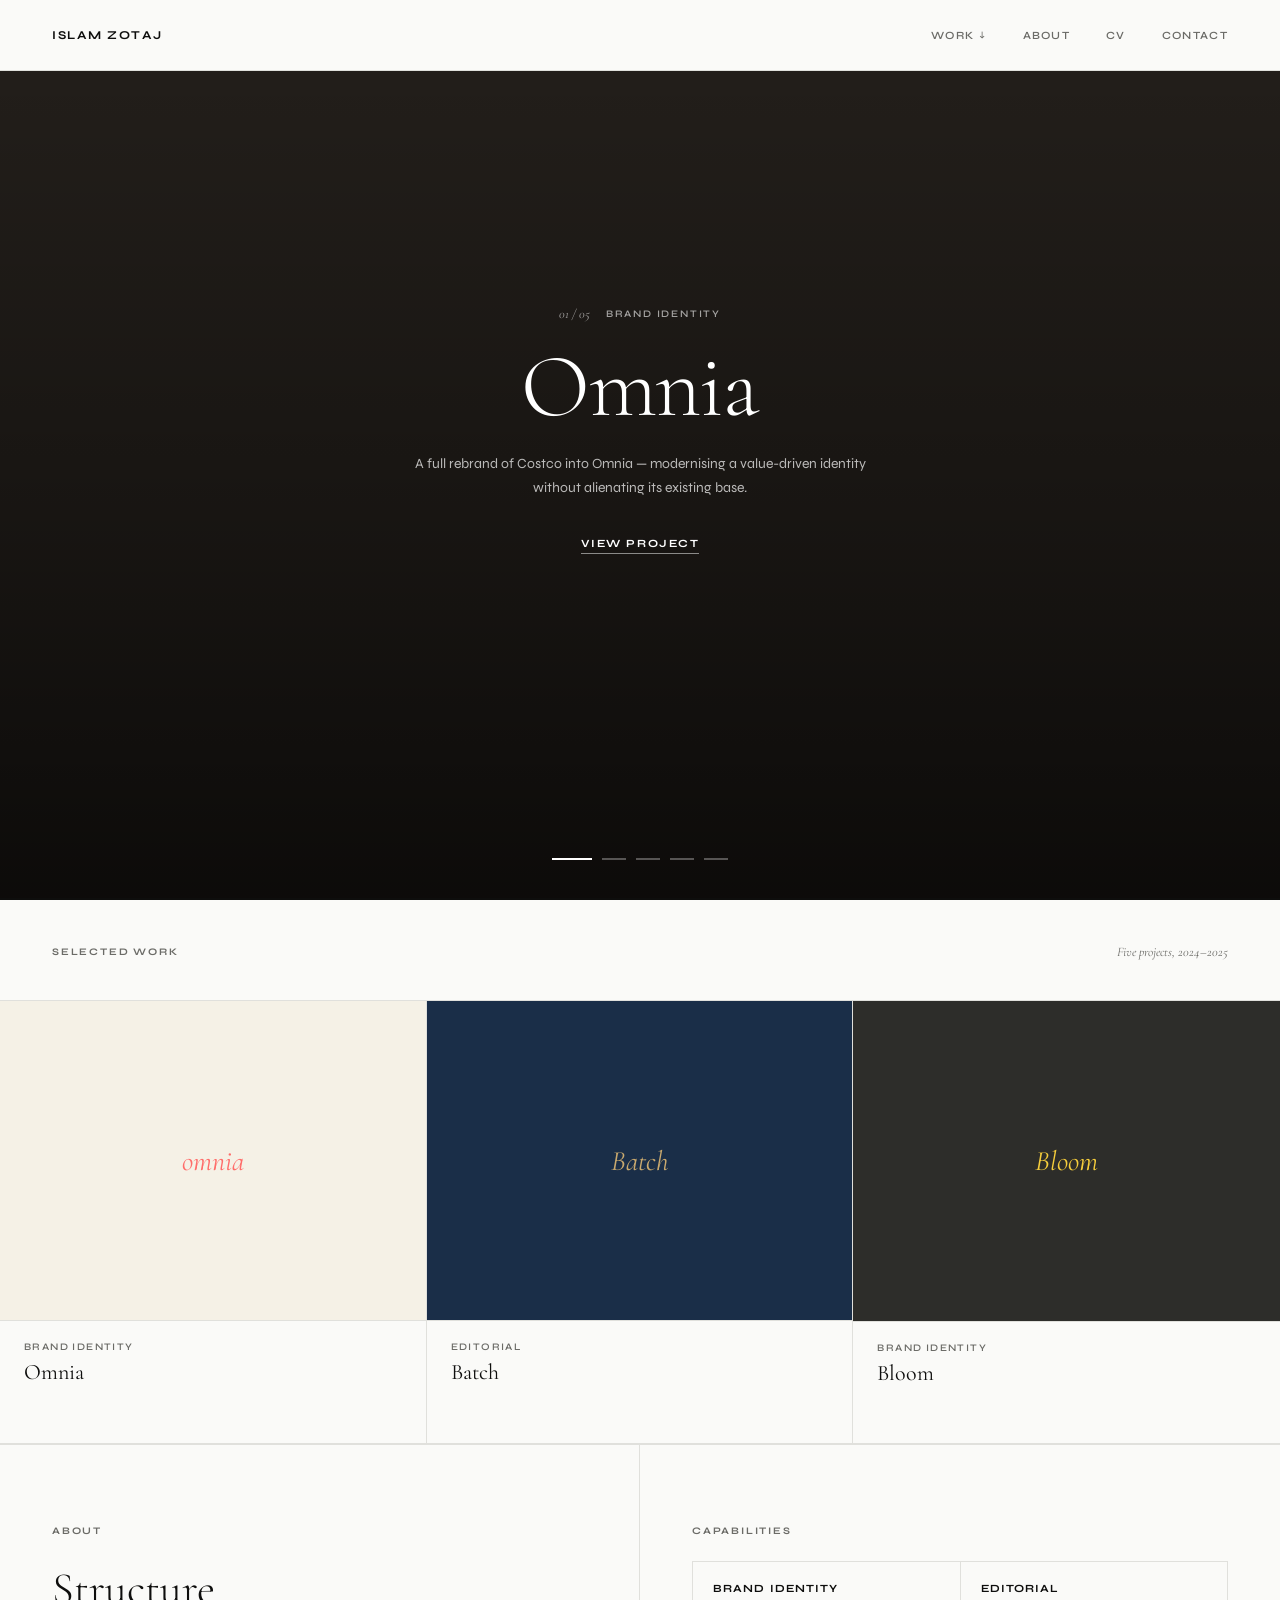
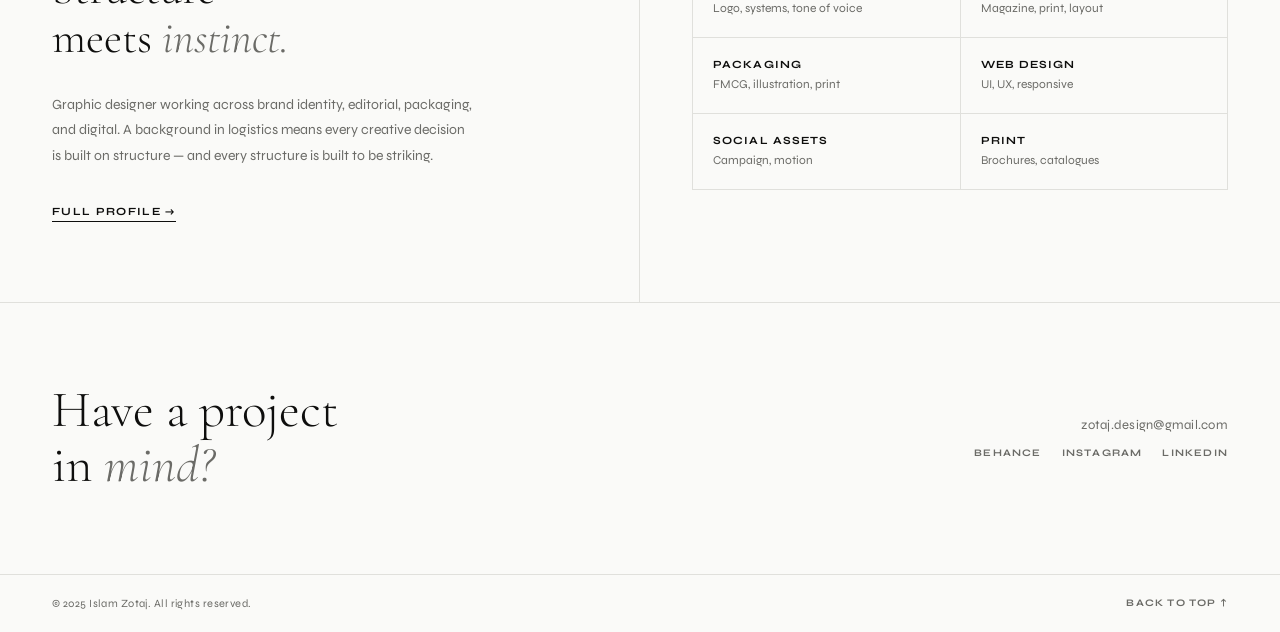
==== commit 8d69c9f9: "Add files via upload" ====
--- a/index.html
+++ b/index.html
@@ -11,13 +11,12 @@
 </head>
 <body>
 
-<!-- NAV -->
 <nav id="nav">
   <a class="nav-name" href="/">Islam Zotaj</a>
   <div class="nav-right">
     <ul class="nav-links">
       <li class="nav-dropdown" id="workDropdown">
-        <a  id="workToggle">Work</a>
+        <a id="workToggle">Work</a>
         <div class="dropdown-menu" id="dropdownMenu">
           <ul>
             <li><a href="/work-omnia">Omnia <span>Brand Identity</span></a></li>
@@ -28,18 +27,16 @@
           </ul>
         </div>
       </li>
-      <li><a href="/about" >About</a></li>
-      <li><a href="/cv" >CV</a></li>
-      <li><a href="/contact" >Contact</a></li>
+      <li><a href="/about">About</a></li>
+      <li><a href="/cv">CV</a></li>
+      <li><a href="/contact">Contact</a></li>
     </ul>
   </div>
-  <!-- Burger -->
   <button class="burger" id="burger" aria-label="Menu">
     <span></span><span></span><span></span>
   </button>
 </nav>
 
-<!-- Mobile Menu -->
 <div class="mobile-menu" id="mobileMenu">
   <ul class="mobile-menu-links">
     <li>
@@ -123,7 +120,6 @@
 
   <div class="slider-controls">
     <div class="slider-dots" id="dots"></div>
-    
   </div>
   <div class="slide-progress" id="progress"></div>
 </section>
@@ -175,7 +171,7 @@
 <section class="contact-strip reveal">
   <div class="contact-headline">Have a project<br>in <em>mind?</em></div>
   <div class="contact-actions">
-    <a class="contact-email" href="/cdn-cgi/l/email-protection#7802170c1912561c1d0b111f16381f15191114561b1715"><span class="__cf_email__" data-cfemail="3f45504b5e55115b5a4c5658517f58525e5653115c5052">[email&#160;protected]</span></a>
+    <a class="contact-email" id="emailLink" href="#">zotaj.design@gmail.com</a>
     <div class="contact-socials">
       <a href="https://www.behance.net" target="_blank">Behance</a>
       <a href="https://www.instagram.com/zotaj.design" target="_blank">Instagram</a>
@@ -189,16 +185,27 @@
   <a class="footer-back" href="#top">Back to top ↑</a>
 </footer>
 
-<script data-cfasync="false" src="/cdn-cgi/scripts/5c5dd728/cloudflare-static/email-decode.min.js"></script><script>
-  const slides = document.querySelectorAll('.slide');
-  const dotsEl = document.getElementById('dots');
-  const progress = document.getElementById('progress');
-  let current = 0, timer;
-
-  slides.forEach((_, i) => {
-    const d = document.createElement('div');
+<script>
+// Email — split to defeat Cloudflare obfuscation
+(function(){
+  var e = "zotaj.design" + String.fromCharCode(64) + "gmail.com";
+  var links = document.querySelectorAll('#emailLink');
+  links.forEach(function(l){ l.href = "mailto:" + e; l.textContent = e; });
+})();
+</script>
+
+<script>
+// Slider
+(function(){
+  var slides = document.querySelectorAll('.slide');
+  var dotsEl  = document.getElementById('dots');
+  var progress = document.getElementById('progress');
+  var current = 0, timer;
+
+  slides.forEach(function(_, i) {
+    var d = document.createElement('div');
     d.className = 'dot' + (i === 0 ? ' active' : '');
-    d.addEventListener('click', () => goTo(i));
+    d.addEventListener('click', function(){ goTo(i); });
     dotsEl.appendChild(d);
   });
 
@@ -215,19 +222,94 @@
     clearTimeout(timer);
     progress.classList.remove('animating');
     progress.style.width = '0%';
-    requestAnimationFrame(() => requestAnimationFrame(() => {
+    requestAnimationFrame(function(){ requestAnimationFrame(function(){
       progress.classList.add('animating');
       progress.style.width = '100%';
-    }));
-    timer = setTimeout(() => goTo(current + 1), 5000);
-  }
-
-  // Keyboard still works for accessibility
-  document.addEventListener('keydown', e => {
+    }); });
+    timer = setTimeout(function(){ goTo(current + 1); }, 5000);
+  }
+
+  document.addEventListener('keydown', function(e) {
     if (e.key === 'ArrowRight') goTo(current + 1);
     if (e.key === 'ArrowLeft')  goTo(current - 1);
   });
 
-  let tx = 0;
-  const sl = document.getElementById('slider');
-  sl.addEventListener('touchstart', e => { tx = e.touches+  var tx = 0;
+  var sl = document.getElementById('slider');
+  sl.addEventListener('touchstart', function(e){ tx = e.touches[0].clientX; }, { passive: true });
+  sl.addEventListener('touchend', function(e){
+    var dx = e.changedTouches[0].clientX - tx;
+    if (Math.abs(dx) > 50) goTo(dx < 0 ? current + 1 : current - 1);
+  });
+
+  resetProgress();
+})();
+</script>
+
+<script>
+// Nav, burger, dropdown, scroll reveal
+document.addEventListener('DOMContentLoaded', function() {
+  var nav = document.getElementById('nav');
+  if (nav) {
+    window.addEventListener('scroll', function() {
+      nav.classList.toggle('scrolled', window.scrollY > 40);
+    }, { passive: true });
+  }
+
+  var workDropdown = document.getElementById('workDropdown');
+  var workToggle   = document.getElementById('workToggle');
+  if (workDropdown && workToggle) {
+    workToggle.addEventListener('mouseenter', function() { workDropdown.classList.add('open'); });
+    workDropdown.addEventListener('mouseleave', function() { workDropdown.classList.remove('open'); });
+    workToggle.addEventListener('click', function(e) {
+      e.stopPropagation();
+      workDropdown.classList.toggle('open');
+    });
+    document.addEventListener('click', function(e) {
+      if (!workDropdown.contains(e.target)) workDropdown.classList.remove('open');
+    });
+  }
+
+  var burger     = document.getElementById('burger');
+  var mobileMenu = document.getElementById('mobileMenu');
+  if (burger && mobileMenu) {
+    burger.addEventListener('click', function() {
+      burger.classList.toggle('open');
+      mobileMenu.classList.toggle('open');
+      document.body.style.overflow = mobileMenu.classList.contains('open') ? 'hidden' : '';
+    });
+    mobileMenu.querySelectorAll('a').forEach(function(l) {
+      l.addEventListener('click', function() {
+        burger.classList.remove('open');
+        mobileMenu.classList.remove('open');
+        document.body.style.overflow = '';
+      });
+    });
+  }
+
+  var mobileWorkToggle = document.getElementById('mobileWorkToggle');
+  var mobileSubLinks   = document.getElementById('mobileSubLinks');
+  if (mobileWorkToggle && mobileSubLinks) {
+    mobileWorkToggle.addEventListener('click', function() {
+      mobileSubLinks.classList.toggle('open');
+    });
+  }
+
+  var rs = document.createElement('style');
+  rs.textContent = '.reveal{opacity:0;transform:translateY(18px);transition:opacity .7s ease,transform .7s ease}.reveal.revealed{opacity:1!important;transform:none!important}';
+  document.head.appendChild(rs);
+  if ('IntersectionObserver' in window) {
+    var obs = new IntersectionObserver(function(entries) {
+      entries.forEach(function(e) {
+        if (e.isIntersecting) { e.target.classList.add('revealed'); obs.unobserve(e.target); }
+      });
+    }, { threshold: 0.08 });
+    document.querySelectorAll('.reveal').forEach(function(el) { obs.observe(el); });
+  } else {
+    document.querySelectorAll('.reveal').forEach(function(el) { el.classList.add('revealed'); });
+  }
+});
+</script>
+
+</body>
+</html>
--- a/style.css
+++ b/style.css
@@ -33,10 +33,10 @@
   justify-content: space-between;
   padding: 28px 52px;
   background: var(--white);
-  border-bottom: 1px solid transparent;
-  transition: border-color .3s, padding .3s;
-}
-nav.scrolled { border-color: var(--rule); padding: 20px 52px; }
+  border-bottom: 1px solid var(--rule);
+  transition: padding .3s;
+}
+nav.scrolled { padding: 20px 52px; }
 
 .nav-name {
   font-family: var(--sans);
@@ -673,32 +673,43 @@
 }
 
 .cs-nav {
-  display: grid;
-  grid-template-columns: 1fr 1fr;
+  display: flex;
+  align-items: center;
+  justify-content: space-between;
+  padding: 32px 52px;
   border-top: 1px solid var(--rule);
+  gap: 24px;
 }
 .cs-nav-item {
-  padding: 40px 52px;
-  display: flex;
-  flex-direction: column;
-  gap: 8px;
-  transition: background .2s;
-  cursor: pointer;
-}
-.cs-nav-item:hover { background: #F5F5F2; }
-.cs-nav-item:first-child { border-right: 1px solid var(--rule); }
-.cs-nav-label {
-  font-size: 10px;
-  font-weight: 700;
-  letter-spacing: .14em;
-  text-transform: uppercase;
-  color: var(--mid);
-}
+  font-size: 11px;
+  font-weight: 700;
+  letter-spacing: .12em;
+  text-transform: uppercase;
+  color: var(--mid);
+  transition: color .2s;
+}
+.cs-nav-item:hover { color: var(--black); }
+.cs-nav-label { display: none; }
 .cs-nav-title {
-  font-family: var(--serif);
-  font-size: 28px;
-  font-weight: 400;
-}
+  font-size: 11px;
+  font-weight: 700;
+  font-family: var(--sans);
+  letter-spacing: .12em;
+  text-transform: uppercase;
+  color: var(--mid);
+  transition: color .2s;
+}
+.cs-nav-item:hover .cs-nav-title { color: var(--black); }
+.cs-nav-home {
+  font-size: 11px;
+  font-weight: 700;
+  letter-spacing: .12em;
+  text-transform: uppercase;
+  color: var(--mid);
+  transition: color .2s;
+  white-space: nowrap;
+}
+.cs-nav-home:hover { color: var(--black); }
 
 /* ─── ABOUT PAGE ─────────────────────────────────── */
 .about-page-content {
@@ -1074,13 +1085,7 @@
   .cs-text-section { grid-template-columns: 1fr; padding: 48px 24px; }
   .cs-meta-row { flex-wrap: wrap; gap: 24px; }
 
-  /* Project prev/next nav — move to bottom, stack vertically */
-  .cs-nav {
-    grid-template-columns: 1fr;
-    border-top: 1px solid var(--rule);
-  }
-  .cs-nav-item { padding: 24px; border-right: none !important; border-bottom: 1px solid var(--rule); }
-  .cs-nav-item:last-child { border-bottom: none; }
+  .cs-nav { padding: 24px; flex-wrap: wrap; gap: 16px; }
 
   .about-page-content { grid-template-columns: 1fr; }
   .about-sidebar { border-right: none; border-bottom: 1px solid var(--rule); padding: 48px 24px; }
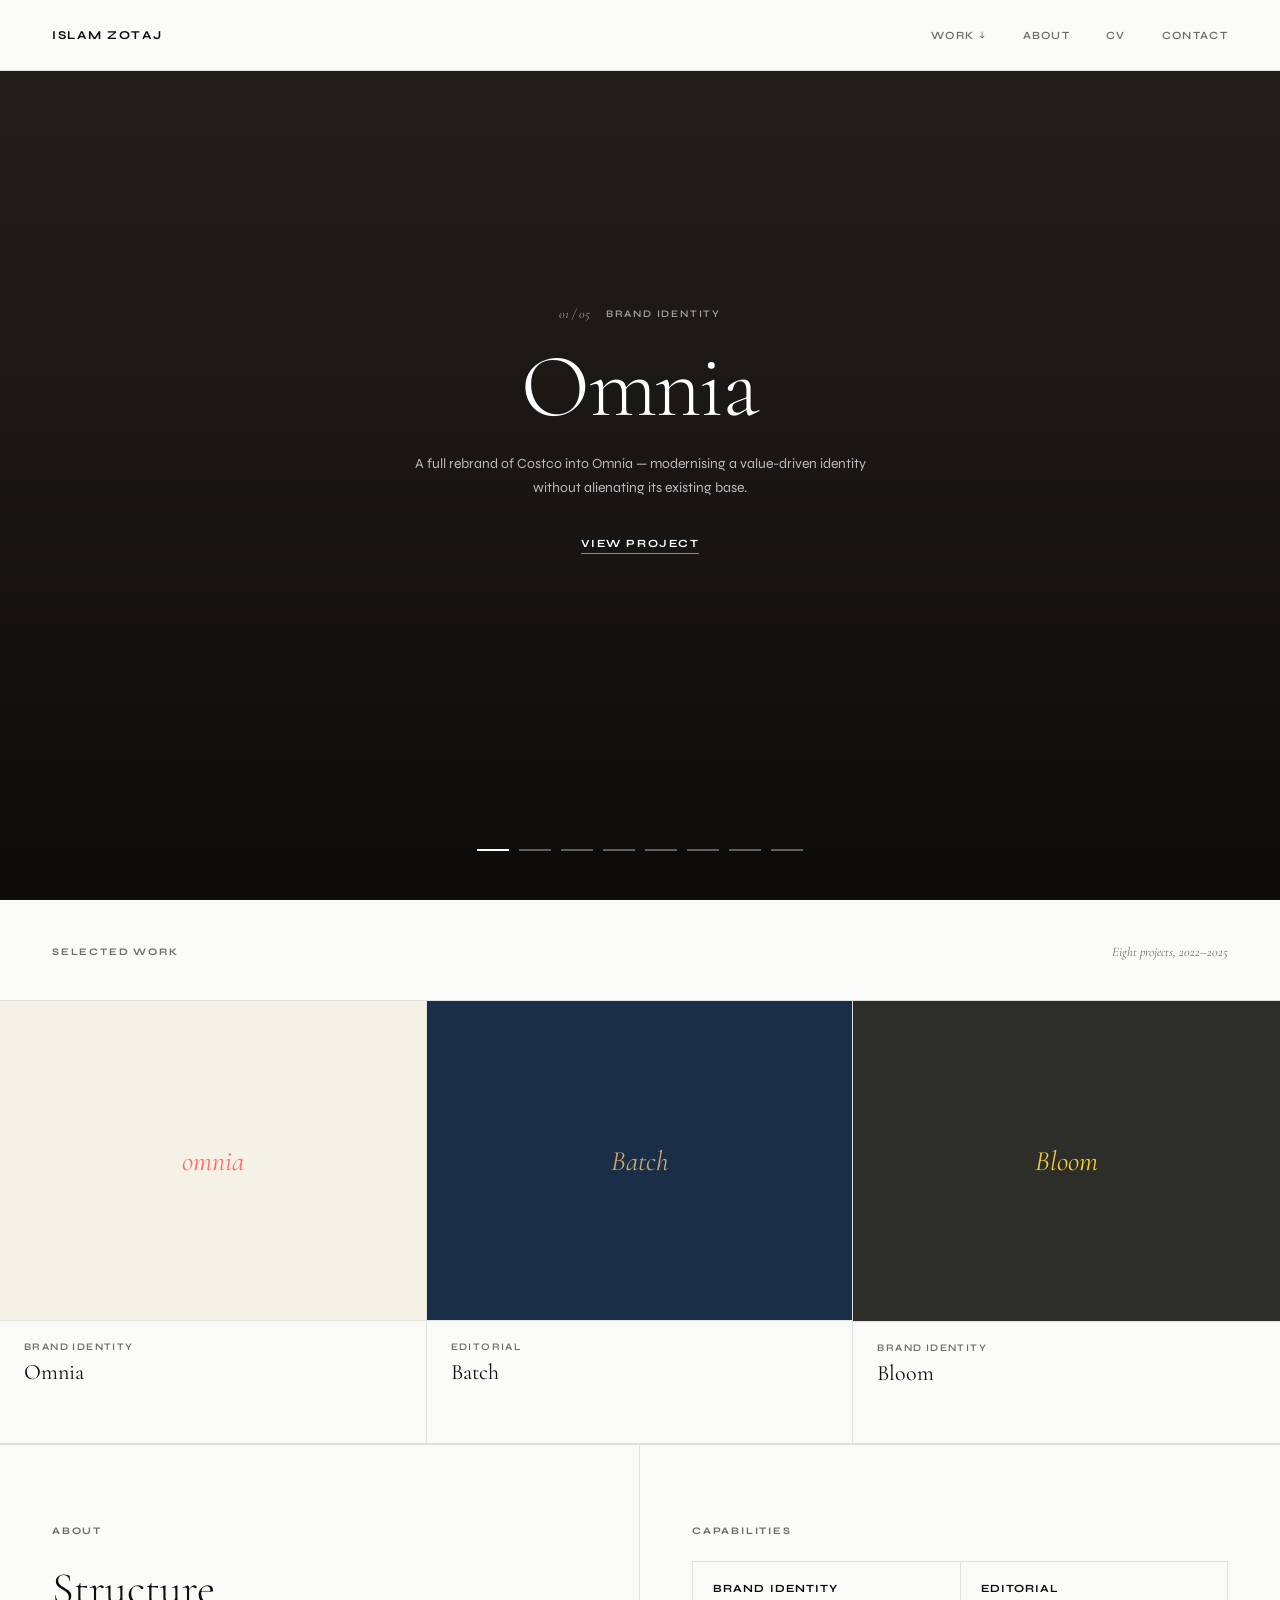
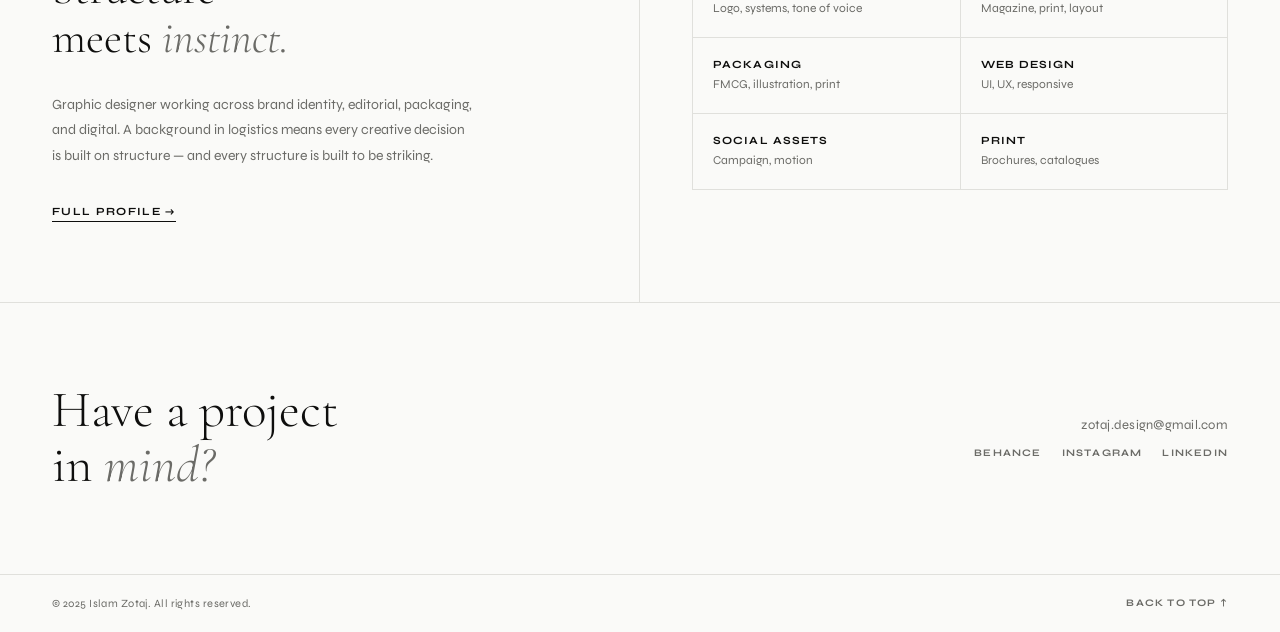
==== commit 0c6a6ab2: "Add files via upload" ====
--- a/index.html
+++ b/index.html
@@ -24,6 +24,9 @@
             <li><a href="/work-serene">Serene Pathways <span>Website</span></a></li>
             <li><a href="/work-bloom">Bloom <span>Brand Identity</span></a></li>
             <li><a href="/work-mother">Mother Puppers <span>Packaging</span></a></li>
+            <li><a href="/work-searchlight">Searchlight <span>Catalogue</span></a></li>
+            <li><a href="/work-harled">Harled <span>Catalogue</span></a></li>
+            <li><a href="/work-brochure">Brochure Studio <span>Print</span></a></li>
           </ul>
         </div>
       </li>
@@ -39,6 +42,7 @@
 
 <div class="mobile-menu" id="mobileMenu">
   <ul class="mobile-menu-links">
+    <li><a href="/">Home</a></li>
     <li>
       <span id="mobileWorkToggle">Work</span>
       <ul class="mobile-sub-links" id="mobileSubLinks">
@@ -47,6 +51,9 @@
         <li><a href="/work-serene">Serene Pathways</a></li>
         <li><a href="/work-bloom">Bloom</a></li>
         <li><a href="/work-mother">Mother Puppers</a></li>
+        <li><a href="/work-searchlight">Searchlight</a></li>
+        <li><a href="/work-harled">Harled</a></li>
+        <li><a href="/work-brochure">Brochure Studio</a></li>
       </ul>
     </li>
     <li><a href="/about">About</a></li>
@@ -60,6 +67,7 @@
   </div>
 </div>
 
+
 <!-- HERO SLIDER -->
 <section class="hero-slider" id="slider">
 
@@ -118,6 +126,40 @@
     </div>
   </div>
 
+
+  <div class="slide" data-project="searchlight">
+    <div class="slide-image"><div class="slide-image-inner"><div class="slide-placeholder"></div></div></div>
+    <div class="slide-overlay"></div>
+    <div class="slide-content">
+      <div class="slide-meta"><span class="slide-index">06 / 08</span><span class="slide-type">Catalogue Design</span></div>
+      <h2 class="slide-title">Searchlight</h2>
+      <p class="slide-desc">Image caging, product copy, and artworking within established templates and brand guidelines for the 2022 catalogue.</p>
+      <a class="slide-link" href="/work-searchlight">View project</a>
+    </div>
+  </div>
+
+  <div class="slide" data-project="harled">
+    <div class="slide-image"><div class="slide-image-inner"><div class="slide-placeholder"></div></div></div>
+    <div class="slide-overlay"></div>
+    <div class="slide-content">
+      <div class="slide-meta"><span class="slide-index">07 / 08</span><span class="slide-type">Catalogue Design</span></div>
+      <h2 class="slide-title">Harled</h2>
+      <p class="slide-desc">Catalogue production to specification — image caging, copy control, and brand-compliant artworking for the 2025 catalogue.</p>
+      <a class="slide-link" href="/work-harled">View project</a>
+    </div>
+  </div>
+
+  <div class="slide" data-project="brochure">
+    <div class="slide-image"><div class="slide-image-inner"><div class="slide-placeholder"></div></div></div>
+    <div class="slide-overlay"></div>
+    <div class="slide-content">
+      <div class="slide-meta"><span class="slide-index">08 / 08</span><span class="slide-type">Print Design</span></div>
+      <h2 class="slide-title">Brochure<br><em>Studio</em></h2>
+      <p class="slide-desc">Three brochures designed and produced from scratch — layout, typography, and print-ready artwork built around each client's brand.</p>
+      <a class="slide-link" href="/work-brochure">View project</a>
+    </div>
+  </div>
+
   <div class="slider-controls">
     <div class="slider-dots" id="dots"></div>
   </div>
@@ -128,7 +170,7 @@
 <section>
   <div class="section-header">
     <span class="section-label">Selected Work</span>
-    <span class="section-aux">Five projects, 2024–2025</span>
+    <span class="section-aux">Eight projects, 2022–2025</span>
   </div>
   <div class="work-strip">
     <a class="strip-item reveal" data-project="omnia" href="/work-omnia">
--- a/style.css
+++ b/style.css
@@ -275,13 +275,24 @@
   gap: 10px;
 }
 .dot {
-  width: 24px;
+  width: 32px;
+  height: 20px; /* tall touch target */
+  cursor: pointer;
+  display: flex;
+  align-items: center;
+  position: relative;
+  padding: 9px 0; /* invisible clickable area above/below */
+}
+.dot::after {
+  content: '';
+  display: block;
+  width: 100%;
   height: 2px;
-  background: rgba(255,255,255,.3);
-  cursor: pointer;
+  background: rgba(255,255,255,.35);
   transition: background .3s, width .3s;
 }
-.dot.active { background: #fff; width: 40px; }
+.dot.active::after { background: #fff; }
+.dot:hover::after { background: rgba(255,255,255,.6); }
 
 /* No arrows — hide the nav buttons */
 .slider-nav { display: none; }
@@ -355,7 +366,10 @@
 .strip-item[data-project="bloom"]  .strip-placeholder { background: #2D2D2A; color: #F5CD3C; }
 .strip-item[data-project="mother"] .strip-placeholder { background: #5B2D6B; color: #F5CD3C; }
 .strip-item[data-project="serene"] .strip-placeholder { background: #F5E6DA; color: #B23A48; }
-.strip-item[data-project="omnia"]  .strip-placeholder { background: #F5F1E6; color: #FF6D6A; }
+.strip-item[data-project="omnia"]        .strip-placeholder { background: #F5F1E6; color: #FF6D6A; }
+.strip-item[data-project="searchlight"] .strip-placeholder { background: #1C1C2E; color: #E8C547; }
+.strip-item[data-project="harled"]      .strip-placeholder { background: #0D1F0D; color: #7EC845; }
+.strip-item[data-project="brochure"]    .strip-placeholder { background: #1A1410; color: #C9A96E; }
 
 .strip-info {
   padding: 20px 24px 28px;
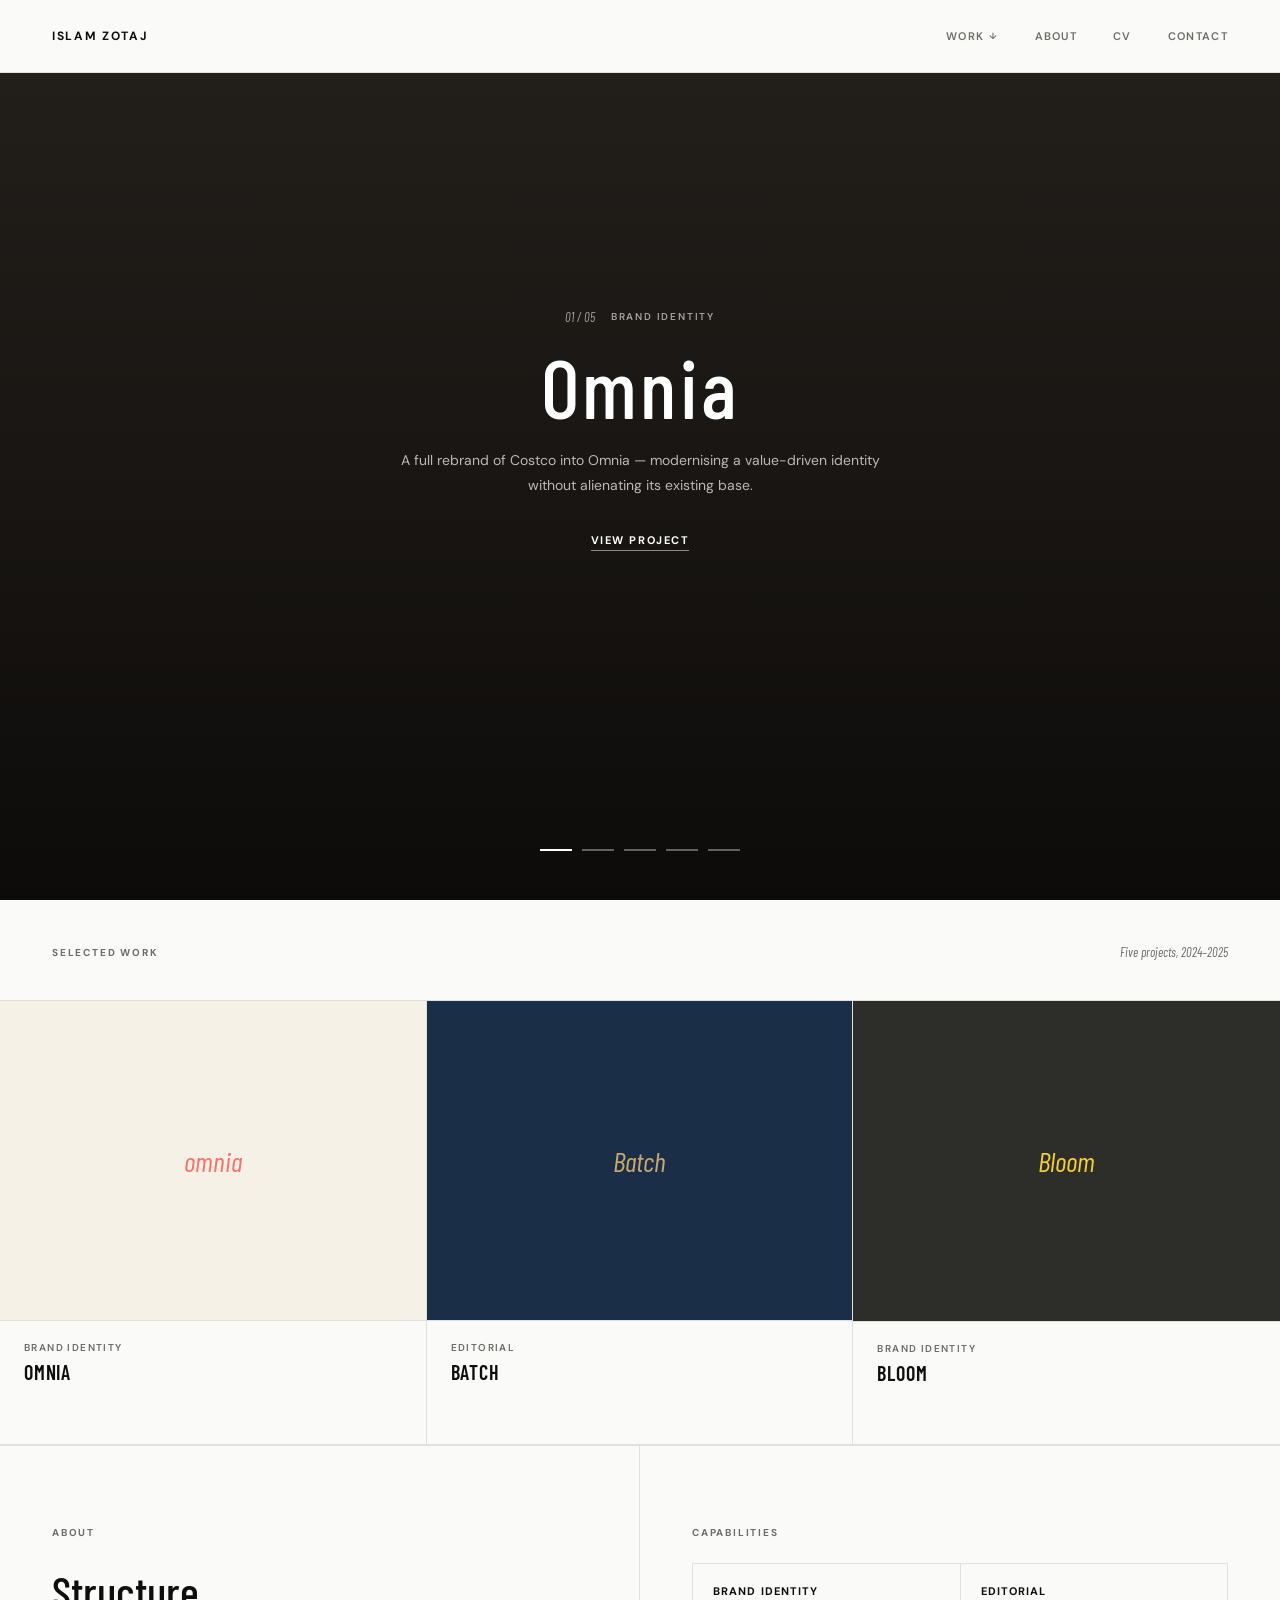
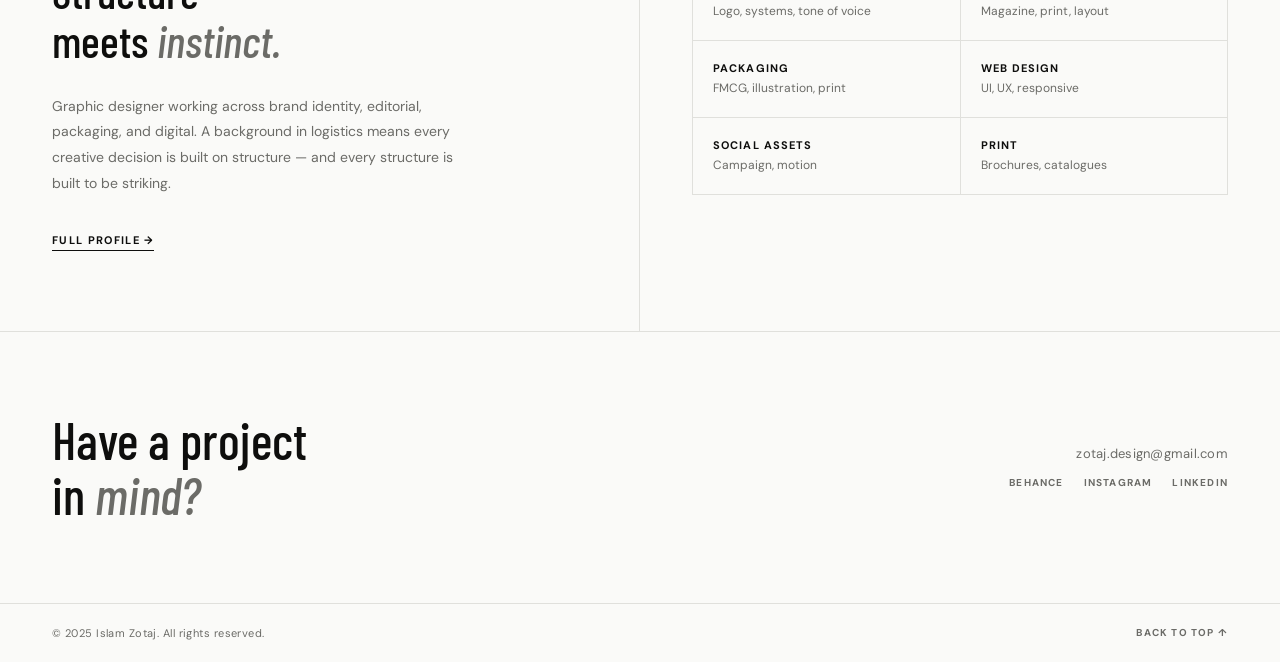
==== commit a09c9cb5: "Add files via upload" ====
--- a/index.html
+++ b/index.html
@@ -6,7 +6,7 @@
   <title>Islam Zotaj — Graphic Designer</title>
   <link rel="preconnect" href="https://fonts.googleapis.com">
   <link rel="preconnect" href="https://fonts.gstatic.com" crossorigin>
-  <link href="https://fonts.googleapis.com/css2?family=Cormorant+Garamond:ital,wght@0,300;0,400;1,300;1,400&family=Syne:wght@400;500;600;700;800&display=swap" rel="stylesheet">
+  <link href="https://fonts.googleapis.com/css2?family=Barlow+Condensed:ital,wght@0,400;0,500;0,600;0,700;1,400;1,600&family=DM+Sans:wght@300;400;500;600;700&display=swap" rel="stylesheet">
   <link rel="stylesheet" href="/style.css">
 </head>
 <body>
@@ -24,9 +24,6 @@
             <li><a href="/work-serene">Serene Pathways <span>Website</span></a></li>
             <li><a href="/work-bloom">Bloom <span>Brand Identity</span></a></li>
             <li><a href="/work-mother">Mother Puppers <span>Packaging</span></a></li>
-            <li><a href="/work-searchlight">Searchlight <span>Catalogue</span></a></li>
-            <li><a href="/work-harled">Harled <span>Catalogue</span></a></li>
-            <li><a href="/work-brochure">Brochure Studio <span>Print</span></a></li>
           </ul>
         </div>
       </li>
@@ -51,9 +48,6 @@
         <li><a href="/work-serene">Serene Pathways</a></li>
         <li><a href="/work-bloom">Bloom</a></li>
         <li><a href="/work-mother">Mother Puppers</a></li>
-        <li><a href="/work-searchlight">Searchlight</a></li>
-        <li><a href="/work-harled">Harled</a></li>
-        <li><a href="/work-brochure">Brochure Studio</a></li>
       </ul>
     </li>
     <li><a href="/about">About</a></li>
@@ -67,7 +61,6 @@
   </div>
 </div>
 
-
 <!-- HERO SLIDER -->
 <section class="hero-slider" id="slider">
 
@@ -125,41 +118,6 @@
       <a class="slide-link" href="/work-mother">View project</a>
     </div>
   </div>
-
-
-  <div class="slide" data-project="searchlight">
-    <div class="slide-image"><div class="slide-image-inner"><div class="slide-placeholder"></div></div></div>
-    <div class="slide-overlay"></div>
-    <div class="slide-content">
-      <div class="slide-meta"><span class="slide-index">06 / 08</span><span class="slide-type">Catalogue Design</span></div>
-      <h2 class="slide-title">Searchlight</h2>
-      <p class="slide-desc">Image caging, product copy, and artworking within established templates and brand guidelines for the 2022 catalogue.</p>
-      <a class="slide-link" href="/work-searchlight">View project</a>
-    </div>
-  </div>
-
-  <div class="slide" data-project="harled">
-    <div class="slide-image"><div class="slide-image-inner"><div class="slide-placeholder"></div></div></div>
-    <div class="slide-overlay"></div>
-    <div class="slide-content">
-      <div class="slide-meta"><span class="slide-index">07 / 08</span><span class="slide-type">Catalogue Design</span></div>
-      <h2 class="slide-title">Harled</h2>
-      <p class="slide-desc">Catalogue production to specification — image caging, copy control, and brand-compliant artworking for the 2025 catalogue.</p>
-      <a class="slide-link" href="/work-harled">View project</a>
-    </div>
-  </div>
-
-  <div class="slide" data-project="brochure">
-    <div class="slide-image"><div class="slide-image-inner"><div class="slide-placeholder"></div></div></div>
-    <div class="slide-overlay"></div>
-    <div class="slide-content">
-      <div class="slide-meta"><span class="slide-index">08 / 08</span><span class="slide-type">Print Design</span></div>
-      <h2 class="slide-title">Brochure<br><em>Studio</em></h2>
-      <p class="slide-desc">Three brochures designed and produced from scratch — layout, typography, and print-ready artwork built around each client's brand.</p>
-      <a class="slide-link" href="/work-brochure">View project</a>
-    </div>
-  </div>
-
   <div class="slider-controls">
     <div class="slider-dots" id="dots"></div>
   </div>
@@ -170,7 +128,7 @@
 <section>
   <div class="section-header">
     <span class="section-label">Selected Work</span>
-    <span class="section-aux">Eight projects, 2022–2025</span>
+    <span class="section-aux">Five projects, 2024–2025</span>
   </div>
   <div class="work-strip">
     <a class="strip-item reveal" data-project="omnia" href="/work-omnia">
--- a/style.css
+++ b/style.css
@@ -6,8 +6,8 @@
   --black: #0E0E0D;
   --mid:   #6B6B67;
   --rule:  #E0E0DC;
-  --serif: 'Cormorant Garamond', serif;
-  --sans:  'Syne', sans-serif;
+  --serif: 'Barlow Condensed', sans-serif;
+  --sans:  'DM Sans', sans-serif;
 }
 
 html { font-size: 16px; scroll-behavior: smooth; }
@@ -225,10 +225,10 @@
 
 .slide-title {
   font-family: var(--serif);
-  font-size: clamp(56px, 7vw, 104px);
-  font-weight: 300;
+  font-size: clamp(52px, 6.5vw, 92px);
+  font-weight: 500;
   line-height: 1.0;
-  letter-spacing: -.02em;
+  letter-spacing: .04em;
   color: #fff;
   margin-bottom: 20px;
 }
@@ -385,8 +385,10 @@
 }
 .strip-title {
   font-family: var(--serif);
-  font-size: 22px;
-  font-weight: 400;
+  font-size: 20px;
+  font-weight: 600;
+  letter-spacing: .04em;
+  text-transform: uppercase;
   margin-bottom: 10px;
 }
 .strip-arrow {
@@ -428,7 +430,7 @@
 .about-headline {
   font-family: var(--serif);
   font-size: clamp(32px, 3.5vw, 52px);
-  font-weight: 300;
+  font-weight: 500;
   line-height: 1.1;
   margin-bottom: 28px;
 }
@@ -492,7 +494,7 @@
 .contact-headline {
   font-family: var(--serif);
   font-size: clamp(36px, 4vw, 60px);
-  font-weight: 300;
+  font-weight: 500;
   line-height: 1.08;
 }
 .contact-headline em { font-style: italic; color: var(--mid); }
@@ -546,7 +548,7 @@
 .page-hero-title {
   font-family: var(--serif);
   font-size: clamp(48px, 6vw, 88px);
-  font-weight: 300;
+  font-weight: 500;
   line-height: 1.02;
   letter-spacing: -.02em;
 }
@@ -574,7 +576,7 @@
 .cs-title {
   font-family: var(--serif);
   font-size: clamp(56px, 7vw, 100px);
-  font-weight: 300;
+  font-weight: 500;
   line-height: 1.0;
   letter-spacing: -.02em;
   margin-bottom: 40px;
@@ -612,7 +614,7 @@
 .cs-intro-headline {
   font-family: var(--serif);
   font-size: clamp(28px, 3vw, 44px);
-  font-weight: 300;
+  font-weight: 500;
   line-height: 1.12;
 }
 .cs-intro-headline em { font-style: italic; color: var(--mid); }
@@ -863,7 +865,7 @@
 .cv-name {
   font-family: var(--serif);
   font-size: clamp(52px, 6vw, 80px);
-  font-weight: 300;
+  font-weight: 500;
   line-height: 1.02;
   letter-spacing: -.02em;
   margin-bottom: 8px;
@@ -925,7 +927,7 @@
 .contact-big-email {
   font-family: var(--serif);
   font-size: clamp(24px, 2.8vw, 40px);
-  font-weight: 300;
+  font-weight: 500;
   color: var(--mid);
   transition: color .2s;
   display: block;
@@ -1020,7 +1022,7 @@
   padding: 20px 0;
   font-family: var(--serif);
   font-size: 32px;
-  font-weight: 300;
+  font-weight: 500;
   color: var(--black);
   cursor: pointer;
   transition: color .2s;
